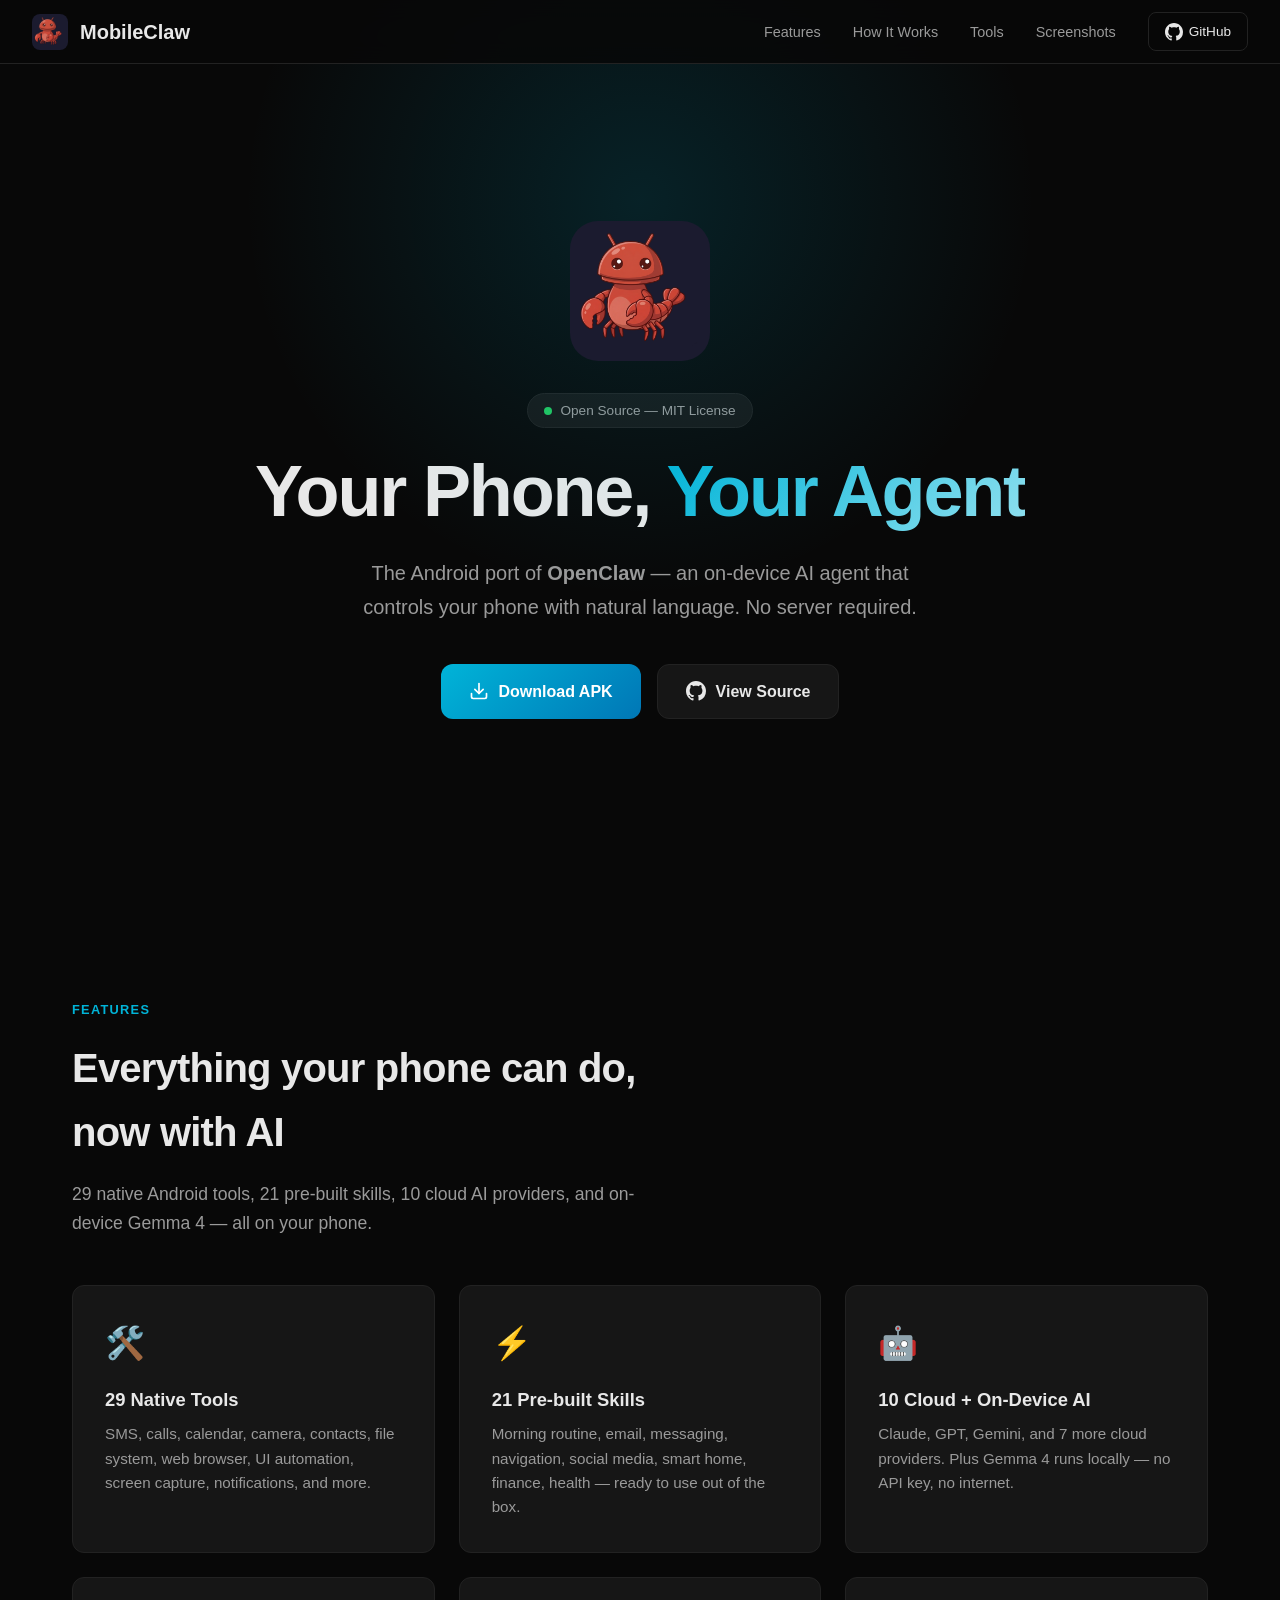
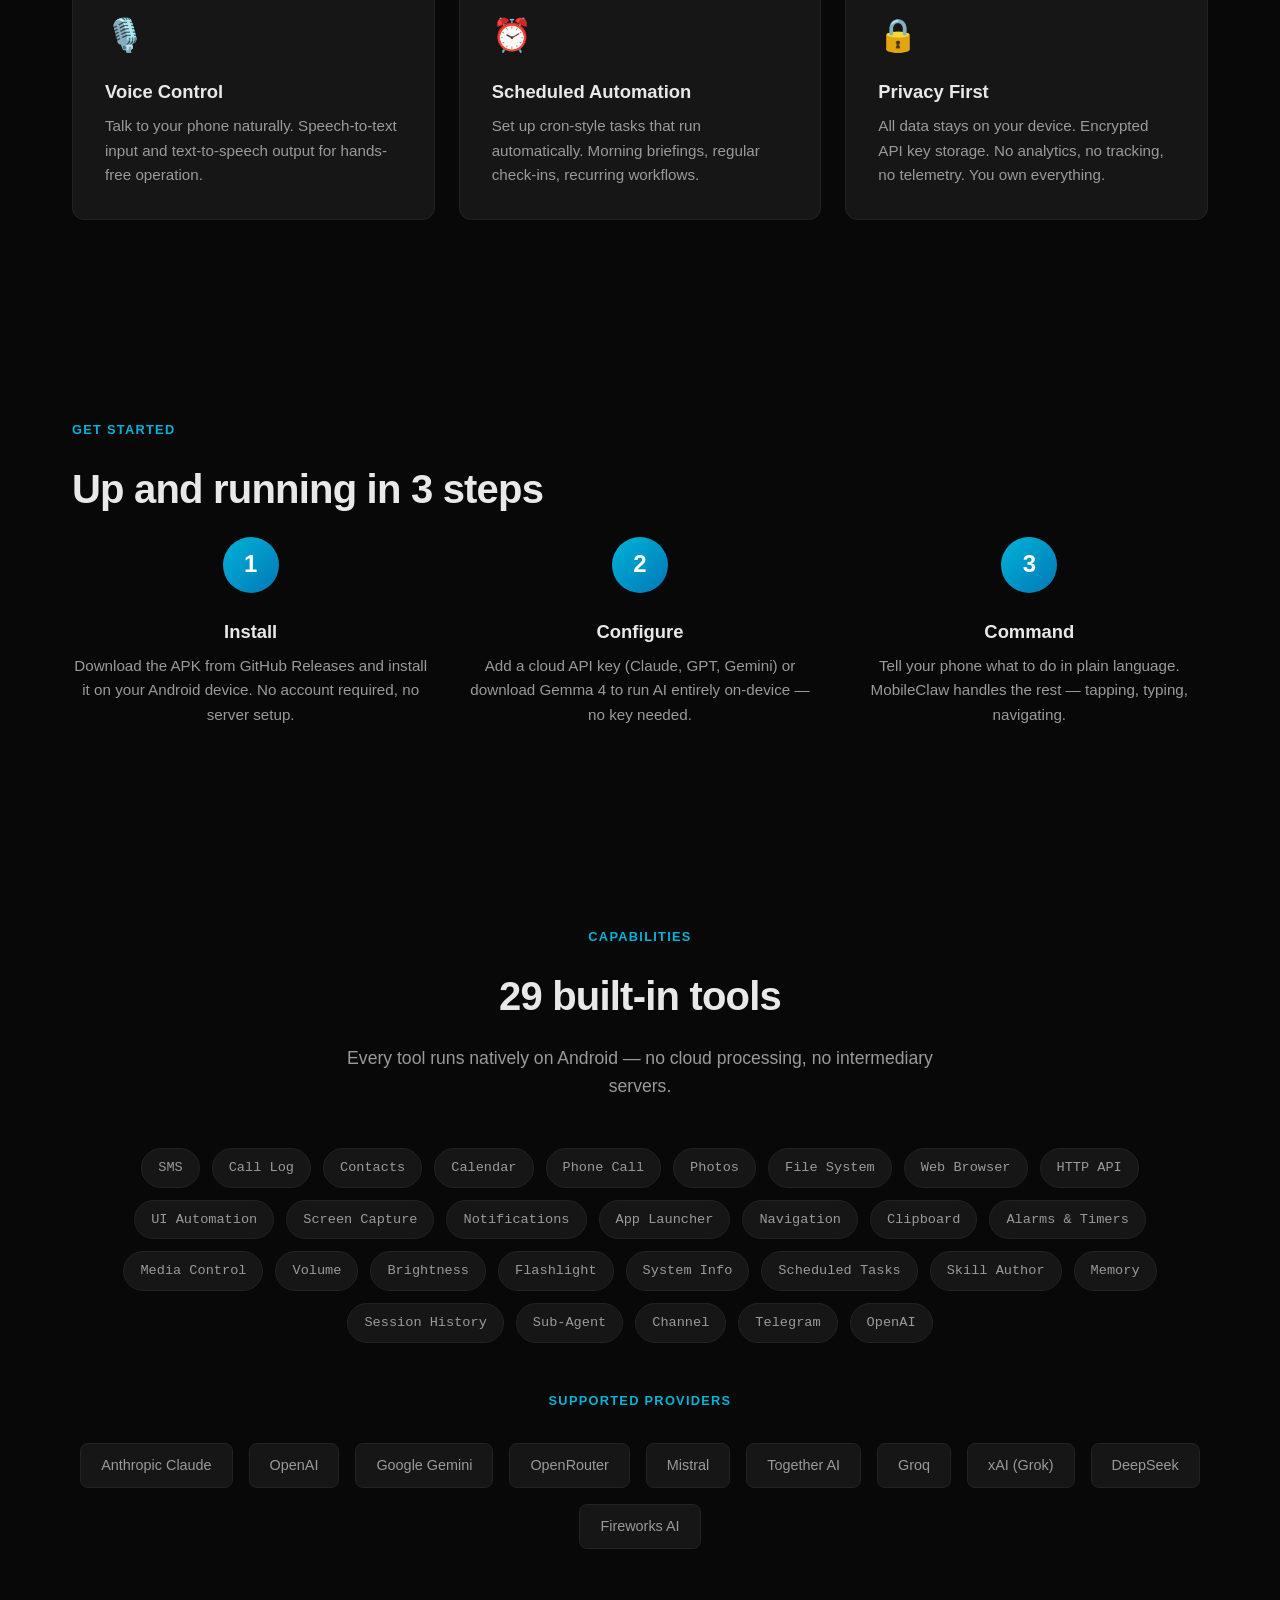
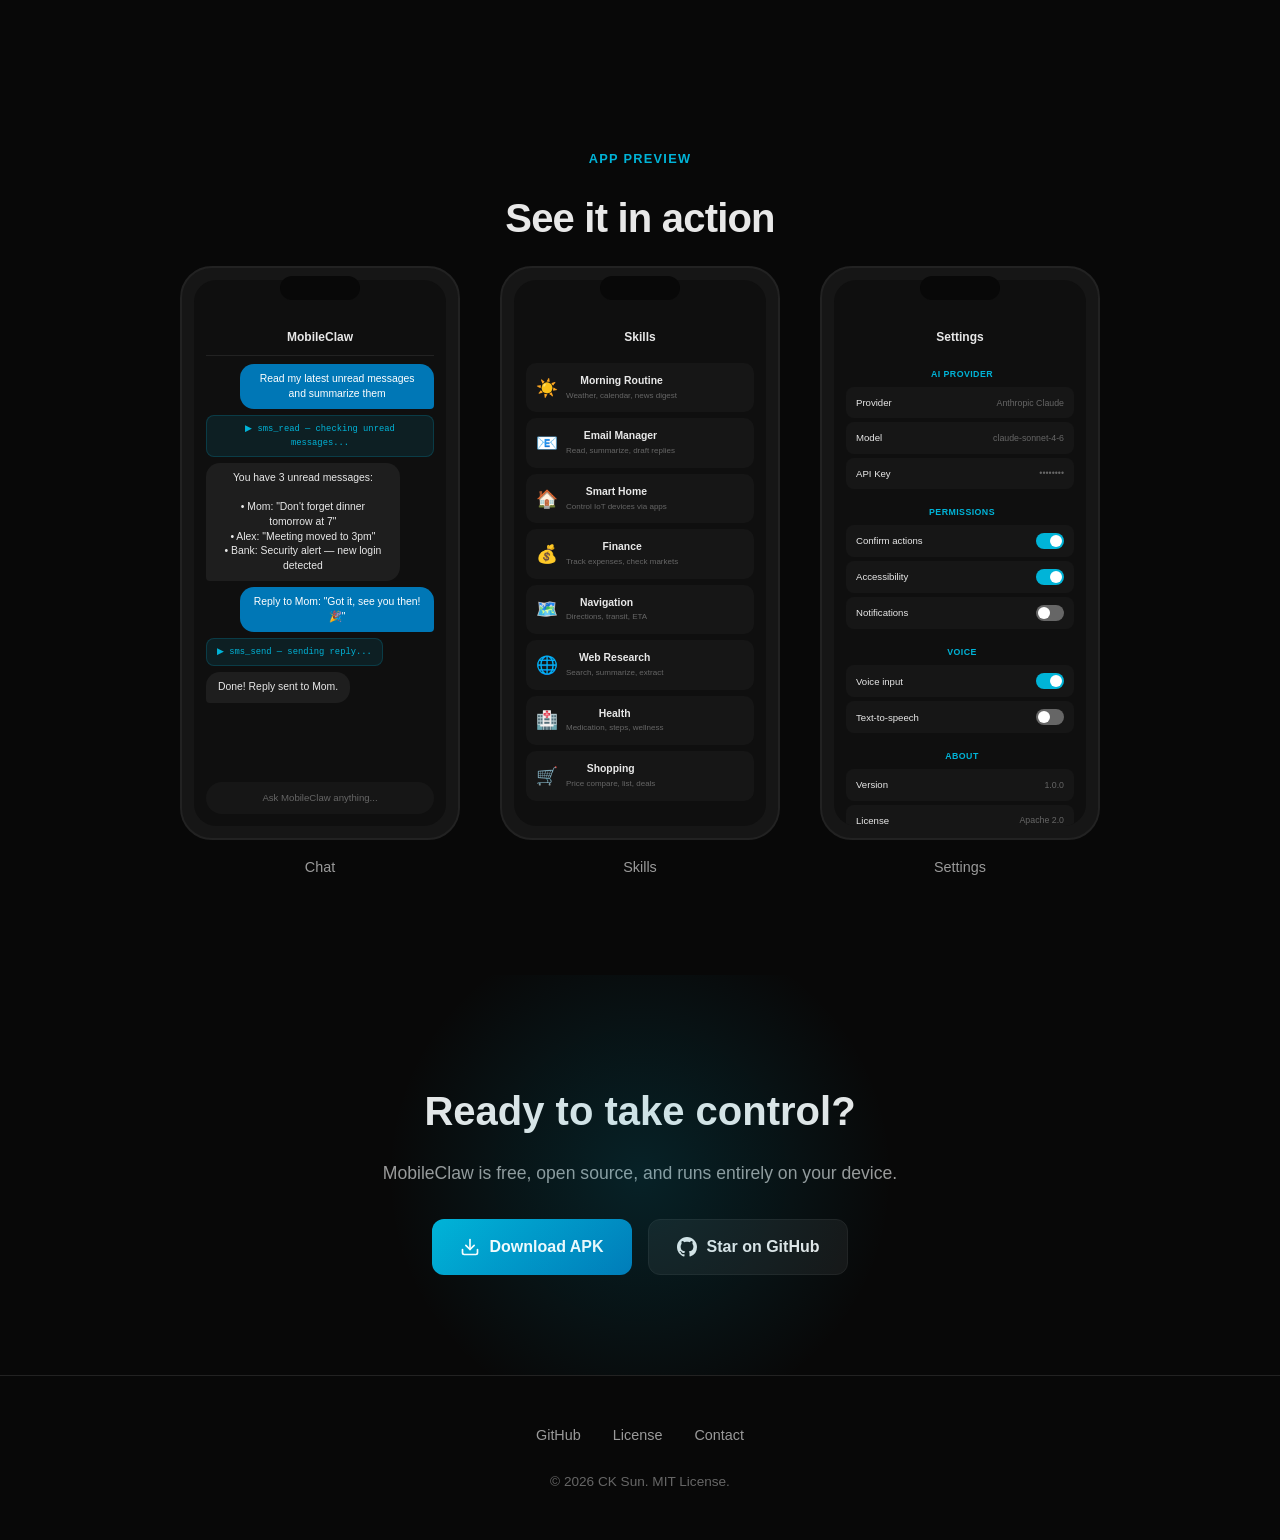
==== website/index.html @ 7c097633 "MobileClaw v1.1.0 — Android AI Agent Your phone is the agent. An open-source AI that controls your A" ====
<!doctype html>
<html lang="en">
    <head>
        <meta charset="UTF-8" />
        <meta name="viewport" content="width=device-width, initial-scale=1.0" />
        <title>MobileClaw — Android AI Agent</title>
        <meta
            name="description"
            content="MobileClaw is an Android-native AI agent that controls your phone with natural language. The mobile port of OpenClaw."
        />
        <meta
            property="og:title"
            content="MobileClaw — Your Phone, Your Agent"
        />
        <meta
            property="og:description"
            content="An Android-native AI agent that controls your phone. The mobile port of OpenClaw."
        />
        <meta property="og:type" content="website" />
        <meta property="og:url" content="https://chenkuansun.github.io/MobileClaw/" />
        <meta name="twitter:card" content="summary_large_image" />
        <link rel="icon" href="assets/ic_launcher.png" type="image/png" />
        <link rel="stylesheet" href="style.css" />
    </head>
    <body>
        <!-- Navigation -->
        <nav class="navbar">
            <a href="/" class="navbar-brand">
                <img src="assets/ic_launcher.png" alt="MobileClaw" />
                <span>MobileClaw</span>
            </a>
            <button
                class="mobile-menu-btn"
                onclick="document.querySelector('.navbar-links').classList.toggle('open')"
                aria-label="Toggle menu"
            >
                ☰
            </button>
            <ul class="navbar-links">
                <li><a href="#features">Features</a></li>
                <li><a href="#how-it-works">How It Works</a></li>
                <li><a href="#tools">Tools</a></li>
                <li><a href="#screenshots">Screenshots</a></li>
                <li>
                    <a
                        href="https://github.com/ChenKuanSun/mobileClaw"
                        target="_blank"
                        rel="noopener"
                        class="btn-github"
                    >
                        <svg
                            width="18"
                            height="18"
                            viewBox="0 0 16 16"
                            fill="currentColor"
                        >
                            <path
                                d="M8 0C3.58 0 0 3.58 0 8c0 3.54 2.29 6.53 5.47 7.59.4.07.55-.17.55-.38 0-.19-.01-.82-.01-1.49-2.01.37-2.53-.49-2.69-.94-.09-.23-.48-.94-.82-1.13-.28-.15-.68-.52-.01-.53.63-.01 1.08.58 1.23.82.72 1.21 1.87.87 2.33.66.07-.52.28-.87.51-1.07-1.78-.2-3.64-.89-3.64-3.95 0-.87.31-1.59.82-2.15-.08-.2-.36-1.02.08-2.12 0 0 .67-.21 2.2.82.64-.18 1.32-.27 2-.27.68 0 1.36.09 2 .27 1.53-1.04 2.2-.82 2.2-.82.44 1.1.16 1.92.08 2.12.51.56.82 1.27.82 2.15 0 3.07-1.87 3.75-3.65 3.95.29.25.54.73.54 1.48 0 1.07-.01 1.93-.01 2.2 0 .21.15.46.55.38A8.013 8.013 0 0016 8c0-4.42-3.58-8-8-8z"
                            />
                        </svg>
                        GitHub
                    </a>
                </li>
            </ul>
        </nav>

        <!-- Hero -->
        <section class="hero">
            <img
                src="assets/logo.png"
                alt="MobileClaw Logo"
                class="hero-logo"
            />
            <div class="hero-badge">
                <span class="dot"></span>
                Open Source — MIT License
            </div>
            <h1>Your Phone, <span class="gradient">Your Agent</span></h1>
            <p class="hero-subtitle">
                The Android port of <strong>OpenClaw</strong> — an on-device AI
                agent that controls your phone with natural language. No server
                required.
            </p>
            <div class="hero-actions">
                <a
                    href="https://github.com/ChenKuanSun/mobileClaw/releases/latest"
                    target="_blank"
                    rel="noopener"
                    class="btn-primary"
                >
                    <svg
                        width="20"
                        height="20"
                        viewBox="0 0 24 24"
                        fill="none"
                        stroke="currentColor"
                        stroke-width="2"
                        stroke-linecap="round"
                        stroke-linejoin="round"
                    >
                        <path d="M21 15v4a2 2 0 01-2 2H5a2 2 0 01-2-2v-4" />
                        <polyline points="7 10 12 15 17 10" />
                        <line x1="12" y1="15" x2="12" y2="3" />
                    </svg>
                    Download APK
                </a>
                <a
                    href="https://github.com/ChenKuanSun/mobileClaw"
                    target="_blank"
                    rel="noopener"
                    class="btn-secondary"
                >
                    <svg
                        width="20"
                        height="20"
                        viewBox="0 0 16 16"
                        fill="currentColor"
                    >
                        <path
                            d="M8 0C3.58 0 0 3.58 0 8c0 3.54 2.29 6.53 5.47 7.59.4.07.55-.17.55-.38 0-.19-.01-.82-.01-1.49-2.01.37-2.53-.49-2.69-.94-.09-.23-.48-.94-.82-1.13-.28-.15-.68-.52-.01-.53.63-.01 1.08.58 1.23.82.72 1.21 1.87.87 2.33.66.07-.52.28-.87.51-1.07-1.78-.2-3.64-.89-3.64-3.95 0-.87.31-1.59.82-2.15-.08-.2-.36-1.02.08-2.12 0 0 .67-.21 2.2.82.64-.18 1.32-.27 2-.27.68 0 1.36.09 2 .27 1.53-1.04 2.2-.82 2.2-.82.44 1.1.16 1.92.08 2.12.51.56.82 1.27.82 2.15 0 3.07-1.87 3.75-3.65 3.95.29.25.54.73.54 1.48 0 1.07-.01 1.93-.01 2.2 0 .21.15.46.55.38A8.013 8.013 0 0016 8c0-4.42-3.58-8-8-8z"
                        />
                    </svg>
                    View Source
                </a>
            </div>
        </section>

        <!-- Features -->
        <section id="features" class="section fade-in">
            <div class="section-label">Features</div>
            <h2 class="section-title">
                Everything your phone can do,<br />now with AI
            </h2>
            <p class="section-desc">
                29 native Android tools, 21 pre-built skills, 10 cloud AI
                providers, and on-device Gemma 4 — all on your phone.
            </p>

            <div class="features-grid">
                <div class="feature-card">
                    <div class="feature-icon">🛠️</div>
                    <h3>29 Native Tools</h3>
                    <p>
                        SMS, calls, calendar, camera, contacts, file system, web
                        browser, UI automation, screen capture, notifications,
                        and more.
                    </p>
                </div>
                <div class="feature-card">
                    <div class="feature-icon">⚡</div>
                    <h3>21 Pre-built Skills</h3>
                    <p>
                        Morning routine, email, messaging, navigation, social
                        media, smart home, finance, health — ready to use out of
                        the box.
                    </p>
                </div>
                <div class="feature-card">
                    <div class="feature-icon">🤖</div>
                    <h3>10 Cloud + On-Device AI</h3>
                    <p>
                        Claude, GPT, Gemini, and 7 more cloud providers.
                        Plus Gemma 4 runs locally — no API key, no internet.
                    </p>
                </div>
                <div class="feature-card">
                    <div class="feature-icon">🎙️</div>
                    <h3>Voice Control</h3>
                    <p>
                        Talk to your phone naturally. Speech-to-text input and
                        text-to-speech output for hands-free operation.
                    </p>
                </div>
                <div class="feature-card">
                    <div class="feature-icon">⏰</div>
                    <h3>Scheduled Automation</h3>
                    <p>
                        Set up cron-style tasks that run automatically. Morning
                        briefings, regular check-ins, recurring workflows.
                    </p>
                </div>
                <div class="feature-card">
                    <div class="feature-icon">🔒</div>
                    <h3>Privacy First</h3>
                    <p>
                        All data stays on your device. Encrypted API key
                        storage. No analytics, no tracking, no telemetry. You
                        own everything.
                    </p>
                </div>
            </div>
        </section>

        <!-- How It Works -->
        <section id="how-it-works" class="section fade-in">
            <div class="section-label">Get Started</div>
            <h2 class="section-title">Up and running in 3 steps</h2>

            <div class="steps">
                <div class="step">
                    <h3>Install</h3>
                    <p>
                        Download the APK from GitHub Releases and install it on
                        your Android device. No account required, no server
                        setup.
                    </p>
                </div>
                <div class="step">
                    <h3>Configure</h3>
                    <p>
                        Add a cloud API key (Claude, GPT, Gemini) or download
                        Gemma 4 to run AI entirely on-device — no key needed.
                    </p>
                </div>
                <div class="step">
                    <h3>Command</h3>
                    <p>
                        Tell your phone what to do in plain language. MobileClaw
                        handles the rest — tapping, typing, navigating.
                    </p>
                </div>
            </div>
        </section>

        <!-- Tools -->
        <section id="tools" class="section tools-section fade-in">
            <div class="section-label">Capabilities</div>
            <h2 class="section-title">29 built-in tools</h2>
            <p
                class="section-desc"
                style="margin-left: auto; margin-right: auto"
            >
                Every tool runs natively on Android — no cloud processing, no
                intermediary servers.
            </p>

            <div class="tools-grid">
                <span class="tool-tag">SMS</span>
                <span class="tool-tag">Call Log</span>
                <span class="tool-tag">Contacts</span>
                <span class="tool-tag">Calendar</span>
                <span class="tool-tag">Phone Call</span>
                <span class="tool-tag">Photos</span>
                <span class="tool-tag">File System</span>
                <span class="tool-tag">Web Browser</span>
                <span class="tool-tag">HTTP API</span>
                <span class="tool-tag">UI Automation</span>
                <span class="tool-tag">Screen Capture</span>
                <span class="tool-tag">Notifications</span>
                <span class="tool-tag">App Launcher</span>
                <span class="tool-tag">Navigation</span>
                <span class="tool-tag">Clipboard</span>
                <span class="tool-tag">Alarms & Timers</span>
                <span class="tool-tag">Media Control</span>
                <span class="tool-tag">Volume</span>
                <span class="tool-tag">Brightness</span>
                <span class="tool-tag">Flashlight</span>
                <span class="tool-tag">System Info</span>
                <span class="tool-tag">Scheduled Tasks</span>
                <span class="tool-tag">Skill Author</span>
                <span class="tool-tag">Memory</span>
                <span class="tool-tag">Session History</span>
                <span class="tool-tag">Sub-Agent</span>
                <span class="tool-tag">Channel</span>
                <span class="tool-tag">Telegram</span>
                <span class="tool-tag">OpenAI</span>
            </div>

            <div style="margin-top: 3rem">
                <div class="section-label">Supported Providers</div>
                <div class="providers-row">
                    <span class="provider-badge">Anthropic Claude</span>
                    <span class="provider-badge">OpenAI</span>
                    <span class="provider-badge">Google Gemini</span>
                    <span class="provider-badge">OpenRouter</span>
                    <span class="provider-badge">Mistral</span>
                    <span class="provider-badge">Together AI</span>
                    <span class="provider-badge">Groq</span>
                    <span class="provider-badge">xAI (Grok)</span>
                    <span class="provider-badge">DeepSeek</span>
                    <span class="provider-badge">Fireworks AI</span>
                </div>
            </div>
        </section>

        <!-- Screenshots -->
        <section id="screenshots" class="section screenshots fade-in">
            <div class="section-label">App Preview</div>
            <h2 class="section-title">See it in action</h2>

            <div class="phone-mockups">
                <!-- Chat Screen -->
                <div>
                    <div class="phone-frame">
                        <div class="phone-screen">
                            <div class="mock-chat">
                                <div class="mock-chat-header">MobileClaw</div>
                                <div class="mock-bubble user">
                                    Read my latest unread messages and summarize
                                    them
                                </div>
                                <div class="mock-tool">
                                    ▶ sms_read — checking unread messages...
                                </div>
                                <div class="mock-bubble agent">
                                    You have 3 unread messages:<br /><br />•
                                    Mom: "Don't forget dinner tomorrow at 7"<br />•
                                    Alex: "Meeting moved to 3pm"<br />• Bank:
                                    Security alert — new login detected
                                </div>
                                <div class="mock-bubble user">
                                    Reply to Mom: "Got it, see you then! 🎉"
                                </div>
                                <div class="mock-tool">
                                    ▶ sms_send — sending reply...
                                </div>
                                <div class="mock-bubble agent">
                                    Done! Reply sent to Mom.
                                </div>
                                <div class="mock-input">
                                    Ask MobileClaw anything...
                                </div>
                            </div>
                        </div>
                    </div>
                    <p class="phone-label">Chat</p>
                </div>

                <!-- Skills Screen -->
                <div>
                    <div class="phone-frame">
                        <div class="phone-screen">
                            <div class="mock-skills">
                                <div class="mock-skills-header">Skills</div>
                                <div class="mock-skill-item">
                                    <span class="mock-skill-icon">☀️</span>
                                    <div class="mock-skill-info">
                                        <h4>Morning Routine</h4>
                                        <p>Weather, calendar, news digest</p>
                                    </div>
                                </div>
                                <div class="mock-skill-item">
                                    <span class="mock-skill-icon">📧</span>
                                    <div class="mock-skill-info">
                                        <h4>Email Manager</h4>
                                        <p>Read, summarize, draft replies</p>
                                    </div>
                                </div>
                                <div class="mock-skill-item">
                                    <span class="mock-skill-icon">🏠</span>
                                    <div class="mock-skill-info">
                                        <h4>Smart Home</h4>
                                        <p>Control IoT devices via apps</p>
                                    </div>
                                </div>
                                <div class="mock-skill-item">
                                    <span class="mock-skill-icon">💰</span>
                                    <div class="mock-skill-info">
                                        <h4>Finance</h4>
                                        <p>Track expenses, check markets</p>
                                    </div>
                                </div>
                                <div class="mock-skill-item">
                                    <span class="mock-skill-icon">🗺️</span>
                                    <div class="mock-skill-info">
                                        <h4>Navigation</h4>
                                        <p>Directions, transit, ETA</p>
                                    </div>
                                </div>
                                <div class="mock-skill-item">
                                    <span class="mock-skill-icon">🌐</span>
                                    <div class="mock-skill-info">
                                        <h4>Web Research</h4>
                                        <p>Search, summarize, extract</p>
                                    </div>
                                </div>
                                <div class="mock-skill-item">
                                    <span class="mock-skill-icon">🏥</span>
                                    <div class="mock-skill-info">
                                        <h4>Health</h4>
                                        <p>Medication, steps, wellness</p>
                                    </div>
                                </div>
                                <div class="mock-skill-item">
                                    <span class="mock-skill-icon">🛒</span>
                                    <div class="mock-skill-info">
                                        <h4>Shopping</h4>
                                        <p>Price compare, list, deals</p>
                                    </div>
                                </div>
                            </div>
                        </div>
                    </div>
                    <p class="phone-label">Skills</p>
                </div>

                <!-- Settings Screen -->
                <div>
                    <div class="phone-frame">
                        <div class="phone-screen">
                            <div class="mock-settings">
                                <div class="mock-settings-header">Settings</div>
                                <div class="mock-setting-group">
                                    <div class="mock-setting-group-title">
                                        AI Provider
                                    </div>
                                    <div class="mock-setting-row">
                                        <span class="mock-setting-label"
                                            >Provider</span
                                        >
                                        <span class="mock-setting-value"
                                            >Anthropic Claude</span
                                        >
                                    </div>
                                    <div class="mock-setting-row">
                                        <span class="mock-setting-label"
                                            >Model</span
                                        >
                                        <span class="mock-setting-value"
                                            >claude-sonnet-4-6</span
                                        >
                                    </div>
                                    <div class="mock-setting-row">
                                        <span class="mock-setting-label"
                                            >API Key</span
                                        >
                                        <span class="mock-setting-value"
                                            >••••••••</span
                                        >
                                    </div>
                                </div>
                                <div class="mock-setting-group">
                                    <div class="mock-setting-group-title">
                                        Permissions
                                    </div>
                                    <div class="mock-setting-row">
                                        <span class="mock-setting-label"
                                            >Confirm actions</span
                                        >
                                        <div class="mock-toggle"></div>
                                    </div>
                                    <div class="mock-setting-row">
                                        <span class="mock-setting-label"
                                            >Accessibility</span
                                        >
                                        <div class="mock-toggle"></div>
                                    </div>
                                    <div class="mock-setting-row">
                                        <span class="mock-setting-label"
                                            >Notifications</span
                                        >
                                        <div class="mock-toggle off"></div>
                                    </div>
                                </div>
                                <div class="mock-setting-group">
                                    <div class="mock-setting-group-title">
                                        Voice
                                    </div>
                                    <div class="mock-setting-row">
                                        <span class="mock-setting-label"
                                            >Voice input</span
                                        >
                                        <div class="mock-toggle"></div>
                                    </div>
                                    <div class="mock-setting-row">
                                        <span class="mock-setting-label"
                                            >Text-to-speech</span
                                        >
                                        <div class="mock-toggle off"></div>
                                    </div>
                                </div>
                                <div class="mock-setting-group">
                                    <div class="mock-setting-group-title">
                                        About
                                    </div>
                                    <div class="mock-setting-row">
                                        <span class="mock-setting-label"
                                            >Version</span
                                        >
                                        <span class="mock-setting-value"
                                            >1.0.0</span
                                        >
                                    </div>
                                    <div class="mock-setting-row">
                                        <span class="mock-setting-label"
                                            >License</span
                                        >
                                        <span class="mock-setting-value"
                                            >Apache 2.0</span
                                        >
                                    </div>
                                </div>
                            </div>
                        </div>
                    </div>
                    <p class="phone-label">Settings</p>
                </div>
            </div>
        </section>

        <!-- CTA -->
        <section class="cta fade-in">
            <h2>Ready to take control?</h2>
            <p>
                MobileClaw is free, open source, and runs entirely on your
                device.
            </p>
            <div class="hero-actions">
                <a
                    href="https://github.com/ChenKuanSun/mobileClaw/releases/latest"
                    target="_blank"
                    rel="noopener"
                    class="btn-primary"
                >
                    <svg
                        width="20"
                        height="20"
                        viewBox="0 0 24 24"
                        fill="none"
                        stroke="currentColor"
                        stroke-width="2"
                        stroke-linecap="round"
                        stroke-linejoin="round"
                    >
                        <path d="M21 15v4a2 2 0 01-2 2H5a2 2 0 01-2-2v-4" />
                        <polyline points="7 10 12 15 17 10" />
                        <line x1="12" y1="15" x2="12" y2="3" />
                    </svg>
                    Download APK
                </a>
                <a
                    href="https://github.com/ChenKuanSun/mobileClaw"
                    target="_blank"
                    rel="noopener"
                    class="btn-secondary"
                >
                    <svg
                        width="20"
                        height="20"
                        viewBox="0 0 16 16"
                        fill="currentColor"
                    >
                        <path
                            d="M8 0C3.58 0 0 3.58 0 8c0 3.54 2.29 6.53 5.47 7.59.4.07.55-.17.55-.38 0-.19-.01-.82-.01-1.49-2.01.37-2.53-.49-2.69-.94-.09-.23-.48-.94-.82-1.13-.28-.15-.68-.52-.01-.53.63-.01 1.08.58 1.23.82.72 1.21 1.87.87 2.33.66.07-.52.28-.87.51-1.07-1.78-.2-3.64-.89-3.64-3.95 0-.87.31-1.59.82-2.15-.08-.2-.36-1.02.08-2.12 0 0 .67-.21 2.2.82.64-.18 1.32-.27 2-.27.68 0 1.36.09 2 .27 1.53-1.04 2.2-.82 2.2-.82.44 1.1.16 1.92.08 2.12.51.56.82 1.27.82 2.15 0 3.07-1.87 3.75-3.65 3.95.29.25.54.73.54 1.48 0 1.07-.01 1.93-.01 2.2 0 .21.15.46.55.38A8.013 8.013 0 0016 8c0-4.42-3.58-8-8-8z"
                        />
                    </svg>
                    Star on GitHub
                </a>
            </div>
        </section>

        <!-- Footer -->
        <footer class="footer">
            <div class="footer-links">
                <a
                    href="https://github.com/ChenKuanSun/mobileClaw"
                    target="_blank"
                    rel="noopener"
                    >GitHub</a
                >
                <a
                    href="https://github.com/ChenKuanSun/mobileClaw/blob/main/LICENSE"
                    target="_blank"
                    rel="noopener"
                    >License</a
                >
                <a href="mailto:cksun@affiora.ai">Contact</a>
            </div>
            <p class="footer-copy">
                &copy; 2026 CK Sun. MIT License.
            </p>
        </footer>

        <!-- Scroll animations -->
        <script>
            const observer = new IntersectionObserver(
                (entries) => {
                    entries.forEach((entry) => {
                        if (entry.isIntersecting) {
                            entry.target.classList.add("visible");
                        }
                    });
                },
                { threshold: 0.1 },
            );

            document
                .querySelectorAll(".fade-in")
                .forEach((el) => observer.observe(el));
        </script>
    </body>
</html>
---- website/style.css ----
/* MobileClaw Website — Dark theme matching OpenClaw aesthetic */

:root {
    --bg-primary: #080808;
    --bg-secondary: #111111;
    --bg-card: #161616;
    --bg-card-hover: #1e1e1e;
    --text-primary: #e8e8e8;
    --text-secondary: #9a9a9a;
    --text-muted: #666666;
    --accent: #00b4d8;
    --accent-dark: #0077b6;
    --accent-glow: rgba(0, 180, 216, 0.15);
    --border: #222222;
    --radius: 12px;
    --radius-sm: 8px;
    --font:
        -apple-system, BlinkMacSystemFont, "Inter", "Segoe UI", Roboto,
        sans-serif;
    --font-mono:
        "SF Mono", "Fira Code", "Cascadia Code", "JetBrains Mono", monospace;
}

* {
    margin: 0;
    padding: 0;
    box-sizing: border-box;
}

html {
    scroll-behavior: smooth;
    font-size: 16px;
}

body {
    font-family: var(--font);
    background: var(--bg-primary);
    color: var(--text-primary);
    line-height: 1.6;
    -webkit-font-smoothing: antialiased;
}

a {
    color: var(--accent);
    text-decoration: none;
    transition: color 0.2s;
}
a:hover {
    color: #33ccee;
}

/* ─── Navigation ─── */

.navbar {
    position: fixed;
    top: 0;
    left: 0;
    right: 0;
    z-index: 100;
    background: rgba(8, 8, 8, 0.85);
    backdrop-filter: blur(12px);
    -webkit-backdrop-filter: blur(12px);
    border-bottom: 1px solid var(--border);
    padding: 0 2rem;
    height: 64px;
    display: flex;
    align-items: center;
    justify-content: space-between;
}

.navbar-brand {
    display: flex;
    align-items: center;
    gap: 12px;
    font-size: 1.25rem;
    font-weight: 700;
    color: var(--text-primary);
}

.navbar-brand img {
    width: 36px;
    height: 36px;
    border-radius: 8px;
}

.navbar-links {
    display: flex;
    align-items: center;
    gap: 2rem;
    list-style: none;
}

.navbar-links a {
    color: var(--text-secondary);
    font-size: 0.9rem;
    font-weight: 500;
    transition: color 0.2s;
}
.navbar-links a:hover {
    color: var(--text-primary);
}

.navbar-links .btn-github {
    display: flex;
    align-items: center;
    gap: 6px;
    padding: 8px 16px;
    border: 1px solid var(--border);
    border-radius: var(--radius-sm);
    color: var(--text-primary);
    font-size: 0.85rem;
    transition:
        border-color 0.2s,
        background 0.2s;
}
.navbar-links .btn-github:hover {
    border-color: var(--text-muted);
    background: var(--bg-card);
}

.mobile-menu-btn {
    display: none;
    background: none;
    border: none;
    color: var(--text-primary);
    font-size: 1.5rem;
    cursor: pointer;
}

/* ─── Hero ─── */

.hero {
    min-height: 100vh;
    display: flex;
    flex-direction: column;
    align-items: center;
    justify-content: center;
    text-align: center;
    padding: 120px 2rem 80px;
    position: relative;
    overflow: hidden;
}

.hero::before {
    content: "";
    position: absolute;
    top: -200px;
    left: 50%;
    transform: translateX(-50%);
    width: 800px;
    height: 800px;
    background: radial-gradient(circle, var(--accent-glow) 0%, transparent 70%);
    pointer-events: none;
}

.hero-logo {
    width: 140px;
    height: 140px;
    border-radius: 28px;
    margin-bottom: 2rem;
    position: relative;
    animation: float 6s ease-in-out infinite;
}

@keyframes float {
    0%,
    100% {
        transform: translateY(0);
    }
    50% {
        transform: translateY(-12px);
    }
}

.hero-badge {
    display: inline-flex;
    align-items: center;
    gap: 8px;
    padding: 6px 16px;
    background: var(--bg-card);
    border: 1px solid var(--border);
    border-radius: 999px;
    font-size: 0.85rem;
    color: var(--text-secondary);
    margin-bottom: 1.5rem;
}

.hero-badge .dot {
    width: 8px;
    height: 8px;
    border-radius: 50%;
    background: #22c55e;
    animation: pulse 2s ease-in-out infinite;
}

@keyframes pulse {
    0%,
    100% {
        opacity: 1;
    }
    50% {
        opacity: 0.4;
    }
}

.hero h1 {
    font-size: clamp(2.5rem, 6vw, 4.5rem);
    font-weight: 800;
    line-height: 1.1;
    margin-bottom: 1.5rem;
    letter-spacing: -0.03em;
}

.hero h1 .gradient {
    background: linear-gradient(135deg, var(--accent), #90e0ef);
    -webkit-background-clip: text;
    -webkit-text-fill-color: transparent;
    background-clip: text;
}

.hero-subtitle {
    font-size: 1.25rem;
    color: var(--text-secondary);
    max-width: 600px;
    margin-bottom: 2.5rem;
    line-height: 1.7;
}

.hero-actions {
    display: flex;
    gap: 1rem;
    flex-wrap: wrap;
    justify-content: center;
}

.btn-primary {
    display: inline-flex;
    align-items: center;
    gap: 10px;
    padding: 14px 28px;
    background: linear-gradient(135deg, var(--accent), var(--accent-dark));
    color: #fff;
    font-size: 1rem;
    font-weight: 600;
    border-radius: var(--radius);
    border: none;
    cursor: pointer;
    transition:
        transform 0.2s,
        box-shadow 0.2s;
}
.btn-primary:hover {
    transform: translateY(-2px);
    box-shadow: 0 8px 24px rgba(0, 180, 216, 0.3);
    color: #fff;
}

.btn-secondary {
    display: inline-flex;
    align-items: center;
    gap: 10px;
    padding: 14px 28px;
    background: var(--bg-card);
    color: var(--text-primary);
    font-size: 1rem;
    font-weight: 600;
    border-radius: var(--radius);
    border: 1px solid var(--border);
    cursor: pointer;
    transition:
        border-color 0.2s,
        background 0.2s;
}
.btn-secondary:hover {
    border-color: var(--text-muted);
    background: var(--bg-card-hover);
}

/* ─── Section common ─── */

.section {
    padding: 100px 2rem;
    max-width: 1200px;
    margin: 0 auto;
}

.section-label {
    font-size: 0.8rem;
    font-weight: 700;
    text-transform: uppercase;
    letter-spacing: 0.1em;
    color: var(--accent);
    margin-bottom: 1rem;
}

.section-title {
    font-size: clamp(1.75rem, 4vw, 2.5rem);
    font-weight: 700;
    margin-bottom: 1rem;
    letter-spacing: -0.02em;
}

.section-desc {
    font-size: 1.1rem;
    color: var(--text-secondary);
    max-width: 600px;
    margin-bottom: 3rem;
}

/* ─── Features ─── */

.features-grid {
    display: grid;
    grid-template-columns: repeat(3, 1fr);
    gap: 1.5rem;
}

.feature-card {
    background: var(--bg-card);
    border: 1px solid var(--border);
    border-radius: var(--radius);
    padding: 2rem;
    transition:
        border-color 0.3s,
        transform 0.3s;
}
.feature-card:hover {
    border-color: var(--accent);
    transform: translateY(-4px);
}

.feature-icon {
    font-size: 2rem;
    margin-bottom: 1rem;
}

.feature-card h3 {
    font-size: 1.15rem;
    font-weight: 600;
    margin-bottom: 0.5rem;
}

.feature-card p {
    font-size: 0.95rem;
    color: var(--text-secondary);
    line-height: 1.6;
}

/* ─── How It Works ─── */

.steps {
    display: grid;
    grid-template-columns: repeat(3, 1fr);
    gap: 2rem;
    counter-reset: step;
}

.step {
    text-align: center;
    counter-increment: step;
    position: relative;
}

.step::before {
    content: counter(step);
    display: flex;
    align-items: center;
    justify-content: center;
    width: 56px;
    height: 56px;
    margin: 0 auto 1.5rem;
    background: linear-gradient(135deg, var(--accent), var(--accent-dark));
    color: #fff;
    font-size: 1.5rem;
    font-weight: 700;
    border-radius: 50%;
}

.step h3 {
    font-size: 1.15rem;
    font-weight: 600;
    margin-bottom: 0.5rem;
}

.step p {
    font-size: 0.95rem;
    color: var(--text-secondary);
}

/* ─── Screenshots / Phone Mockup ─── */

.screenshots {
    text-align: center;
}

.phone-mockups {
    display: flex;
    justify-content: center;
    gap: 2.5rem;
    flex-wrap: wrap;
    margin-top: 1rem;
}

.phone-frame {
    width: 280px;
    background: var(--bg-card);
    border: 2px solid var(--border);
    border-radius: 32px;
    padding: 12px;
    position: relative;
}

.phone-frame::before {
    content: "";
    position: absolute;
    top: 8px;
    left: 50%;
    transform: translateX(-50%);
    width: 80px;
    height: 24px;
    background: var(--bg-primary);
    border-radius: 12px;
    z-index: 2;
}

.phone-screen {
    background: #0f0f0f;
    border-radius: 22px;
    overflow: hidden;
    aspect-ratio: 9/19.5;
    display: flex;
    flex-direction: column;
}

/* Mockup chat screen */
.mock-chat {
    flex: 1;
    display: flex;
    flex-direction: column;
    padding: 40px 12px 12px;
}

.mock-chat-header {
    text-align: center;
    padding: 8px;
    font-size: 0.75rem;
    font-weight: 600;
    color: var(--text-primary);
    border-bottom: 1px solid var(--border);
    margin-bottom: 8px;
}

.mock-bubble {
    max-width: 85%;
    padding: 8px 12px;
    border-radius: 14px;
    font-size: 0.65rem;
    line-height: 1.4;
    margin-bottom: 6px;
}

.mock-bubble.user {
    align-self: flex-end;
    background: var(--accent-dark);
    color: #fff;
    border-bottom-right-radius: 4px;
}

.mock-bubble.agent {
    align-self: flex-start;
    background: var(--bg-card-hover);
    color: var(--text-primary);
    border-bottom-left-radius: 4px;
}

.mock-tool {
    align-self: flex-start;
    padding: 6px 10px;
    border-radius: 8px;
    font-size: 0.55rem;
    font-family: var(--font-mono);
    background: rgba(0, 180, 216, 0.1);
    border: 1px solid rgba(0, 180, 216, 0.2);
    color: var(--accent);
    margin-bottom: 6px;
}

.mock-input {
    margin-top: auto;
    padding: 8px 12px;
    background: var(--bg-card);
    border-radius: 20px;
    font-size: 0.6rem;
    color: var(--text-muted);
}

/* Mockup skills screen */
.mock-skills {
    flex: 1;
    display: flex;
    flex-direction: column;
    padding: 40px 12px 12px;
}

.mock-skills-header {
    text-align: center;
    padding: 8px;
    font-size: 0.75rem;
    font-weight: 600;
    color: var(--text-primary);
    margin-bottom: 8px;
}

.mock-skill-item {
    display: flex;
    align-items: center;
    gap: 8px;
    padding: 10px;
    background: var(--bg-card);
    border-radius: 10px;
    margin-bottom: 6px;
}

.mock-skill-icon {
    font-size: 1.1rem;
}

.mock-skill-info h4 {
    font-size: 0.65rem;
    font-weight: 600;
    color: var(--text-primary);
}

.mock-skill-info p {
    font-size: 0.5rem;
    color: var(--text-muted);
}

/* Mockup settings screen */
.mock-settings {
    flex: 1;
    display: flex;
    flex-direction: column;
    padding: 40px 12px 12px;
}

.mock-settings-header {
    text-align: center;
    padding: 8px;
    font-size: 0.75rem;
    font-weight: 600;
    color: var(--text-primary);
    margin-bottom: 12px;
}

.mock-setting-group {
    margin-bottom: 12px;
}

.mock-setting-group-title {
    font-size: 0.55rem;
    font-weight: 700;
    text-transform: uppercase;
    letter-spacing: 0.05em;
    color: var(--accent);
    margin-bottom: 6px;
    padding-left: 4px;
}

.mock-setting-row {
    display: flex;
    align-items: center;
    justify-content: space-between;
    padding: 8px 10px;
    background: var(--bg-card);
    border-radius: 8px;
    margin-bottom: 4px;
}

.mock-setting-label {
    font-size: 0.6rem;
    color: var(--text-primary);
}

.mock-toggle {
    width: 28px;
    height: 16px;
    background: var(--accent);
    border-radius: 8px;
    position: relative;
}

.mock-toggle::after {
    content: "";
    position: absolute;
    right: 2px;
    top: 2px;
    width: 12px;
    height: 12px;
    background: #fff;
    border-radius: 50%;
}

.mock-toggle.off {
    background: var(--text-muted);
}
.mock-toggle.off::after {
    right: auto;
    left: 2px;
}

.mock-setting-value {
    font-size: 0.55rem;
    color: var(--text-muted);
}

.phone-label {
    text-align: center;
    margin-top: 1rem;
    font-size: 0.9rem;
    color: var(--text-secondary);
    font-weight: 500;
}

/* ─── Providers ─── */

.providers-row {
    display: flex;
    flex-wrap: wrap;
    justify-content: center;
    gap: 1rem;
    margin-top: 2rem;
}

.provider-badge {
    padding: 10px 20px;
    background: var(--bg-card);
    border: 1px solid var(--border);
    border-radius: var(--radius-sm);
    font-size: 0.9rem;
    color: var(--text-secondary);
    font-weight: 500;
    transition: border-color 0.2s;
}
.provider-badge:hover {
    border-color: var(--accent);
}

/* ─── Tools list ─── */

.tools-section {
    text-align: center;
}

.tools-grid {
    display: flex;
    flex-wrap: wrap;
    justify-content: center;
    gap: 0.75rem;
    margin-top: 1rem;
}

.tool-tag {
    padding: 8px 16px;
    background: var(--bg-card);
    border: 1px solid var(--border);
    border-radius: 999px;
    font-size: 0.85rem;
    color: var(--text-secondary);
    font-family: var(--font-mono);
    transition:
        border-color 0.2s,
        color 0.2s;
}
.tool-tag:hover {
    border-color: var(--accent);
    color: var(--accent);
}

/* ─── CTA ─── */

.cta {
    text-align: center;
    padding: 100px 2rem;
    position: relative;
}

.cta::before {
    content: "";
    position: absolute;
    bottom: 0;
    left: 50%;
    transform: translateX(-50%);
    width: 600px;
    height: 400px;
    background: radial-gradient(circle, var(--accent-glow) 0%, transparent 70%);
    pointer-events: none;
}

.cta h2 {
    font-size: clamp(1.75rem, 4vw, 2.5rem);
    font-weight: 700;
    margin-bottom: 1rem;
}

.cta p {
    font-size: 1.1rem;
    color: var(--text-secondary);
    margin-bottom: 2rem;
}

/* ─── Footer ─── */

.footer {
    border-top: 1px solid var(--border);
    padding: 3rem 2rem;
    text-align: center;
}

.footer-links {
    display: flex;
    justify-content: center;
    gap: 2rem;
    margin-bottom: 1.5rem;
    flex-wrap: wrap;
}

.footer-links a {
    color: var(--text-secondary);
    font-size: 0.9rem;
}
.footer-links a:hover {
    color: var(--text-primary);
}

.footer-copy {
    font-size: 0.85rem;
    color: var(--text-muted);
}

/* ─── Legal pages ─── */

.legal-page {
    max-width: 800px;
    margin: 0 auto;
    padding: 120px 2rem 80px;
}

.legal-page h1 {
    font-size: 2.5rem;
    font-weight: 700;
    margin-bottom: 0.5rem;
}

.legal-page .last-updated {
    color: var(--text-muted);
    font-size: 0.9rem;
    margin-bottom: 3rem;
}

.legal-page h2 {
    font-size: 1.4rem;
    font-weight: 600;
    margin-top: 2.5rem;
    margin-bottom: 1rem;
    color: var(--text-primary);
}

.legal-page p,
.legal-page li {
    font-size: 1rem;
    color: var(--text-secondary);
    line-height: 1.8;
    margin-bottom: 1rem;
}

.legal-page ul {
    padding-left: 1.5rem;
    margin-bottom: 1rem;
}

.legal-page li {
    margin-bottom: 0.5rem;
}

.legal-page strong {
    color: var(--text-primary);
}

/* ─── Responsive ─── */

@media (max-width: 900px) {
    .features-grid {
        grid-template-columns: repeat(2, 1fr);
    }
    .steps {
        grid-template-columns: 1fr;
        gap: 3rem;
    }
    .phone-mockups {
        gap: 1.5rem;
    }
    .phone-frame {
        width: 240px;
    }
}

@media (max-width: 640px) {
    .navbar-links {
        display: none;
    }
    .navbar-links.open {
        display: flex;
        flex-direction: column;
        position: absolute;
        top: 64px;
        left: 0;
        right: 0;
        background: var(--bg-primary);
        border-bottom: 1px solid var(--border);
        padding: 1rem 2rem;
        gap: 1rem;
    }
    .mobile-menu-btn {
        display: block;
    }
    .features-grid {
        grid-template-columns: 1fr;
    }
    .hero-actions {
        flex-direction: column;
        align-items: center;
    }
    .phone-mockups {
        flex-direction: column;
        align-items: center;
    }
    .phone-frame {
        width: 260px;
    }
    .section {
        padding: 60px 1.5rem;
    }
}

/* ─── Animations ─── */

.fade-in {
    opacity: 0;
    transform: translateY(20px);
    transition:
        opacity 0.6s ease,
        transform 0.6s ease;
}

.fade-in.visible {
    opacity: 1;
    transform: translateY(0);
}
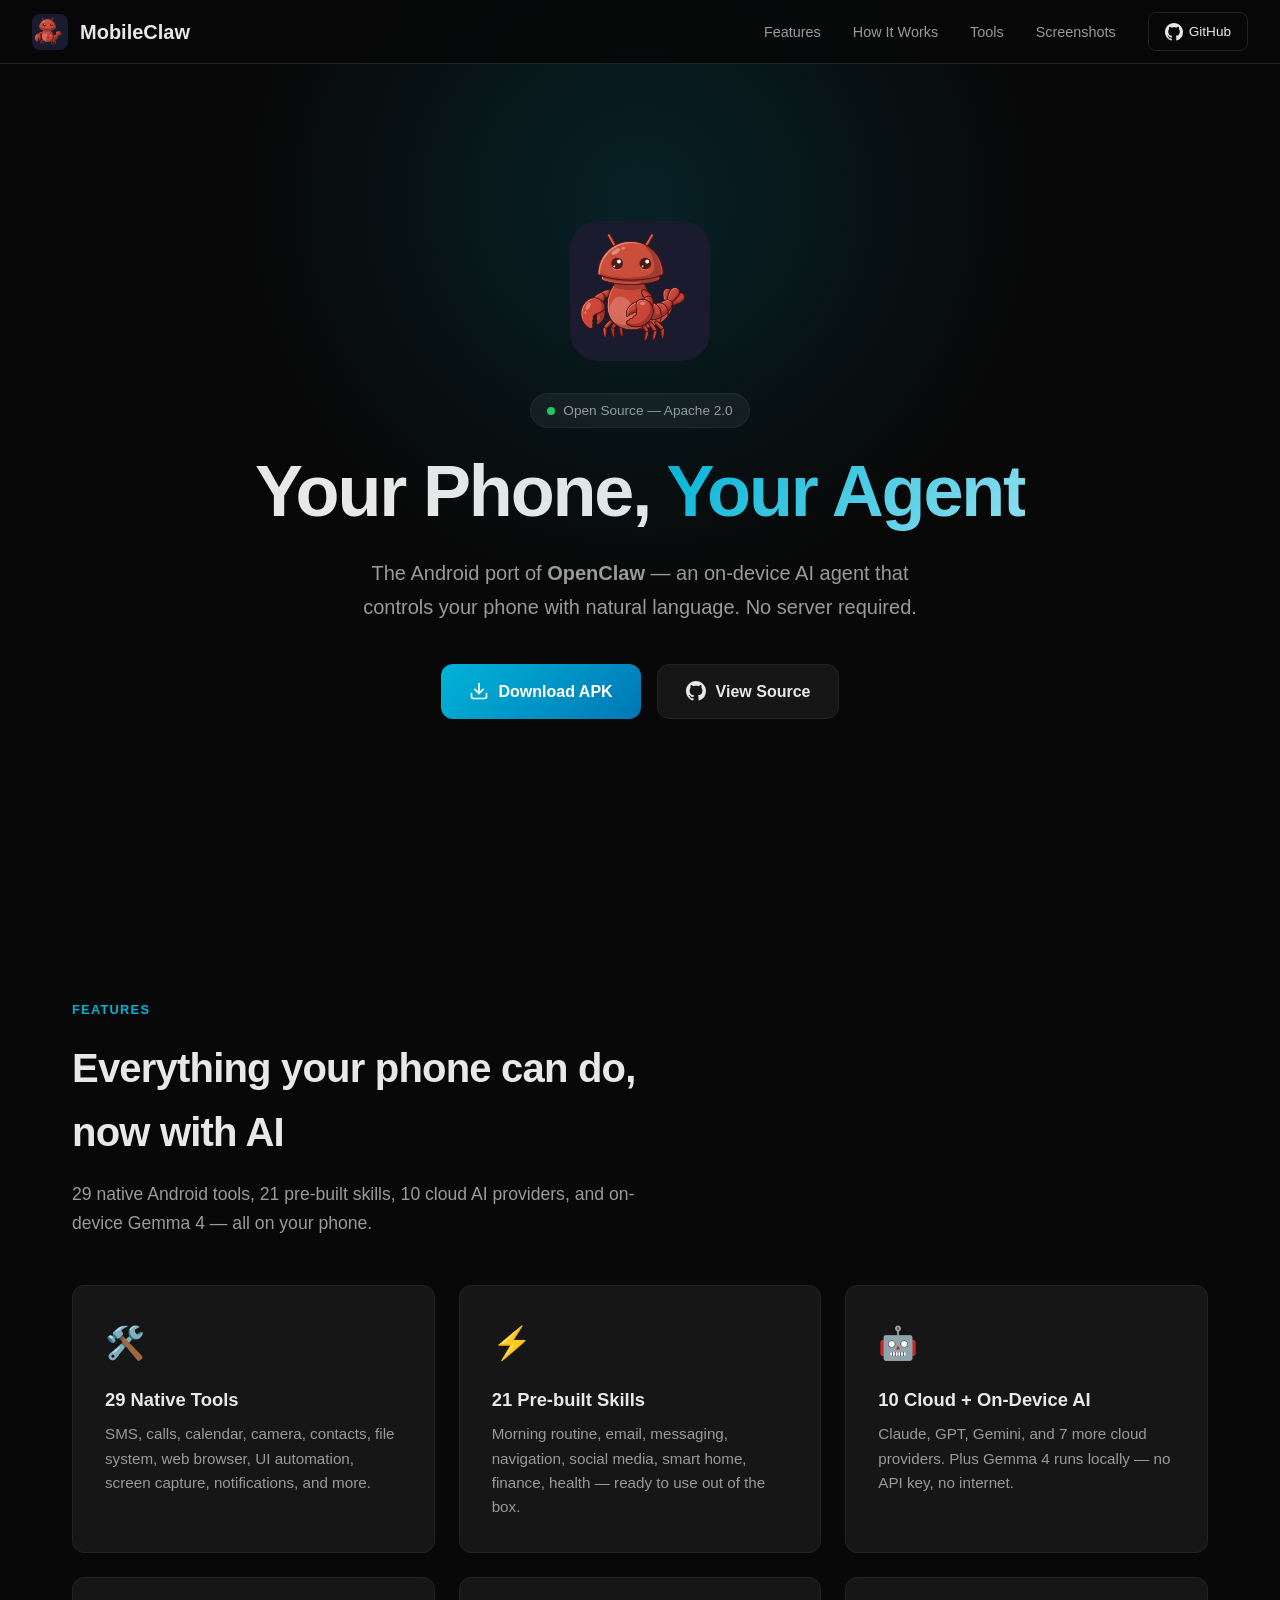
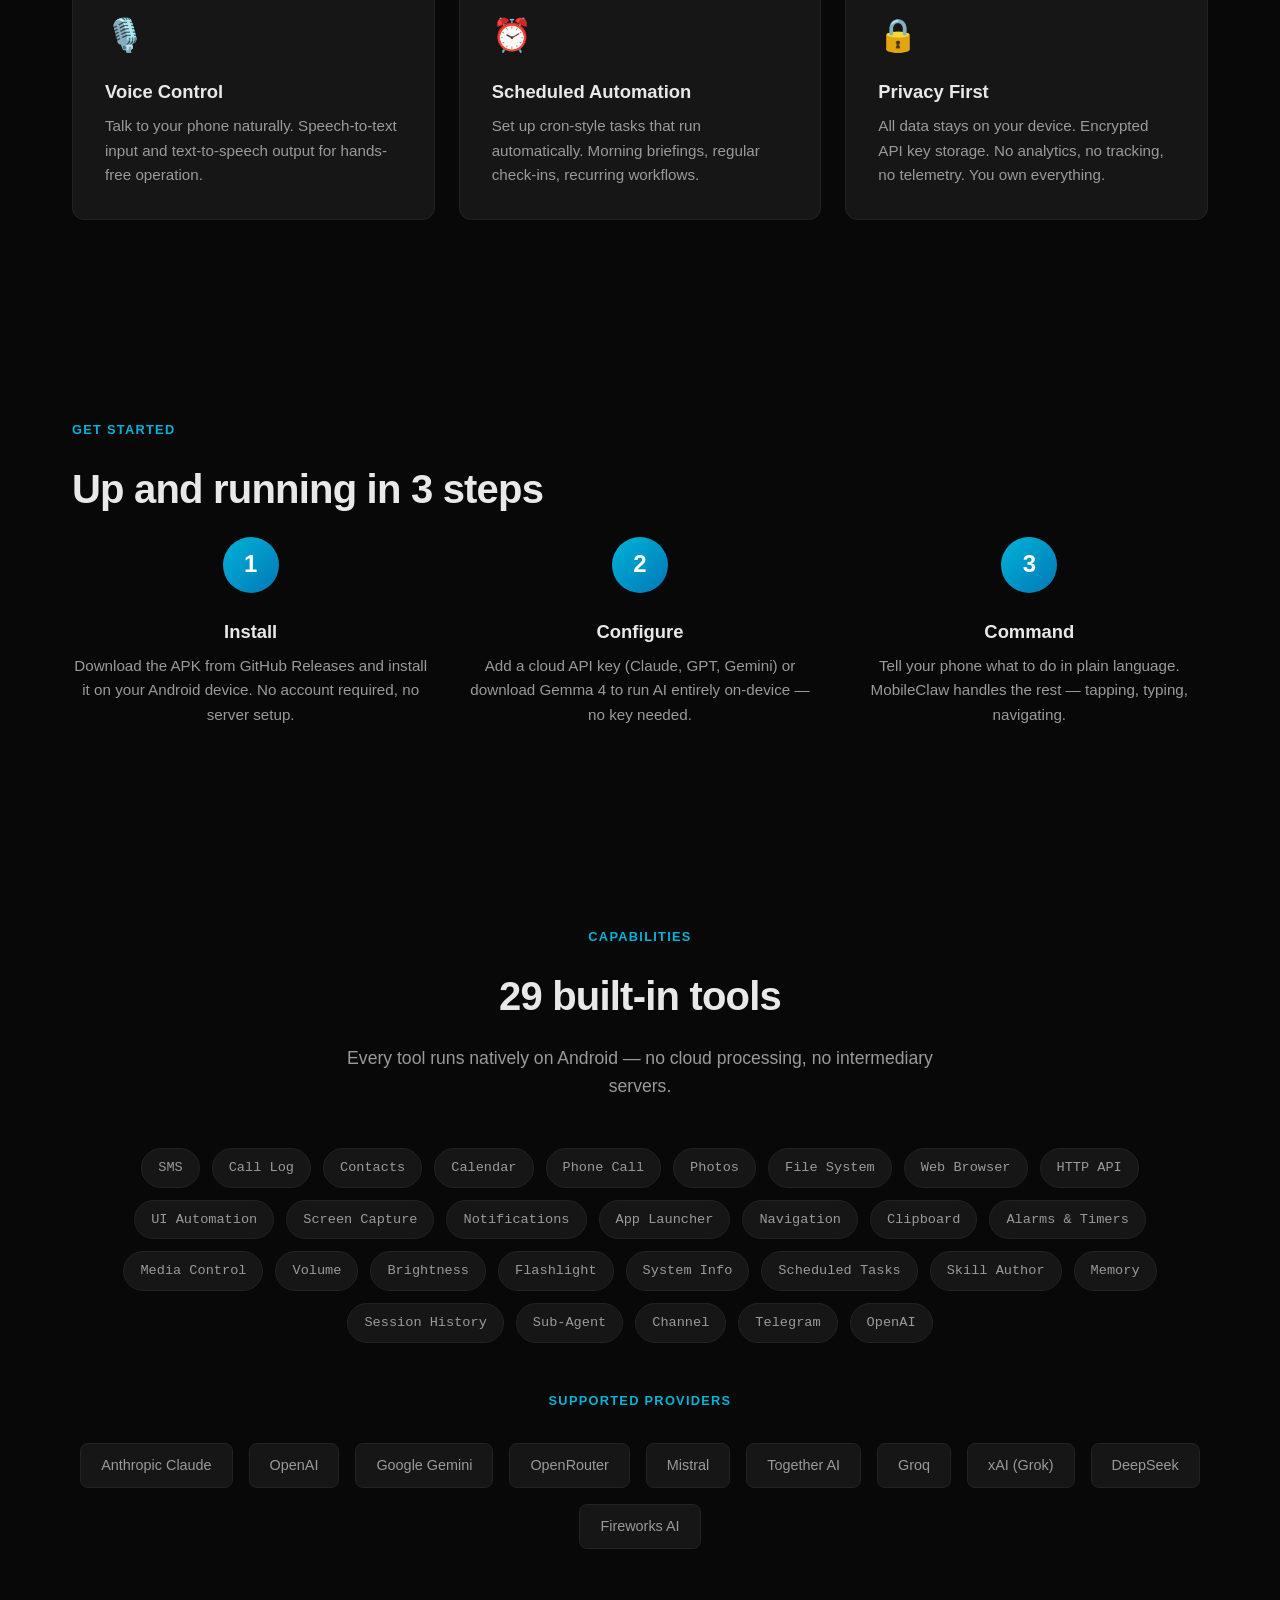
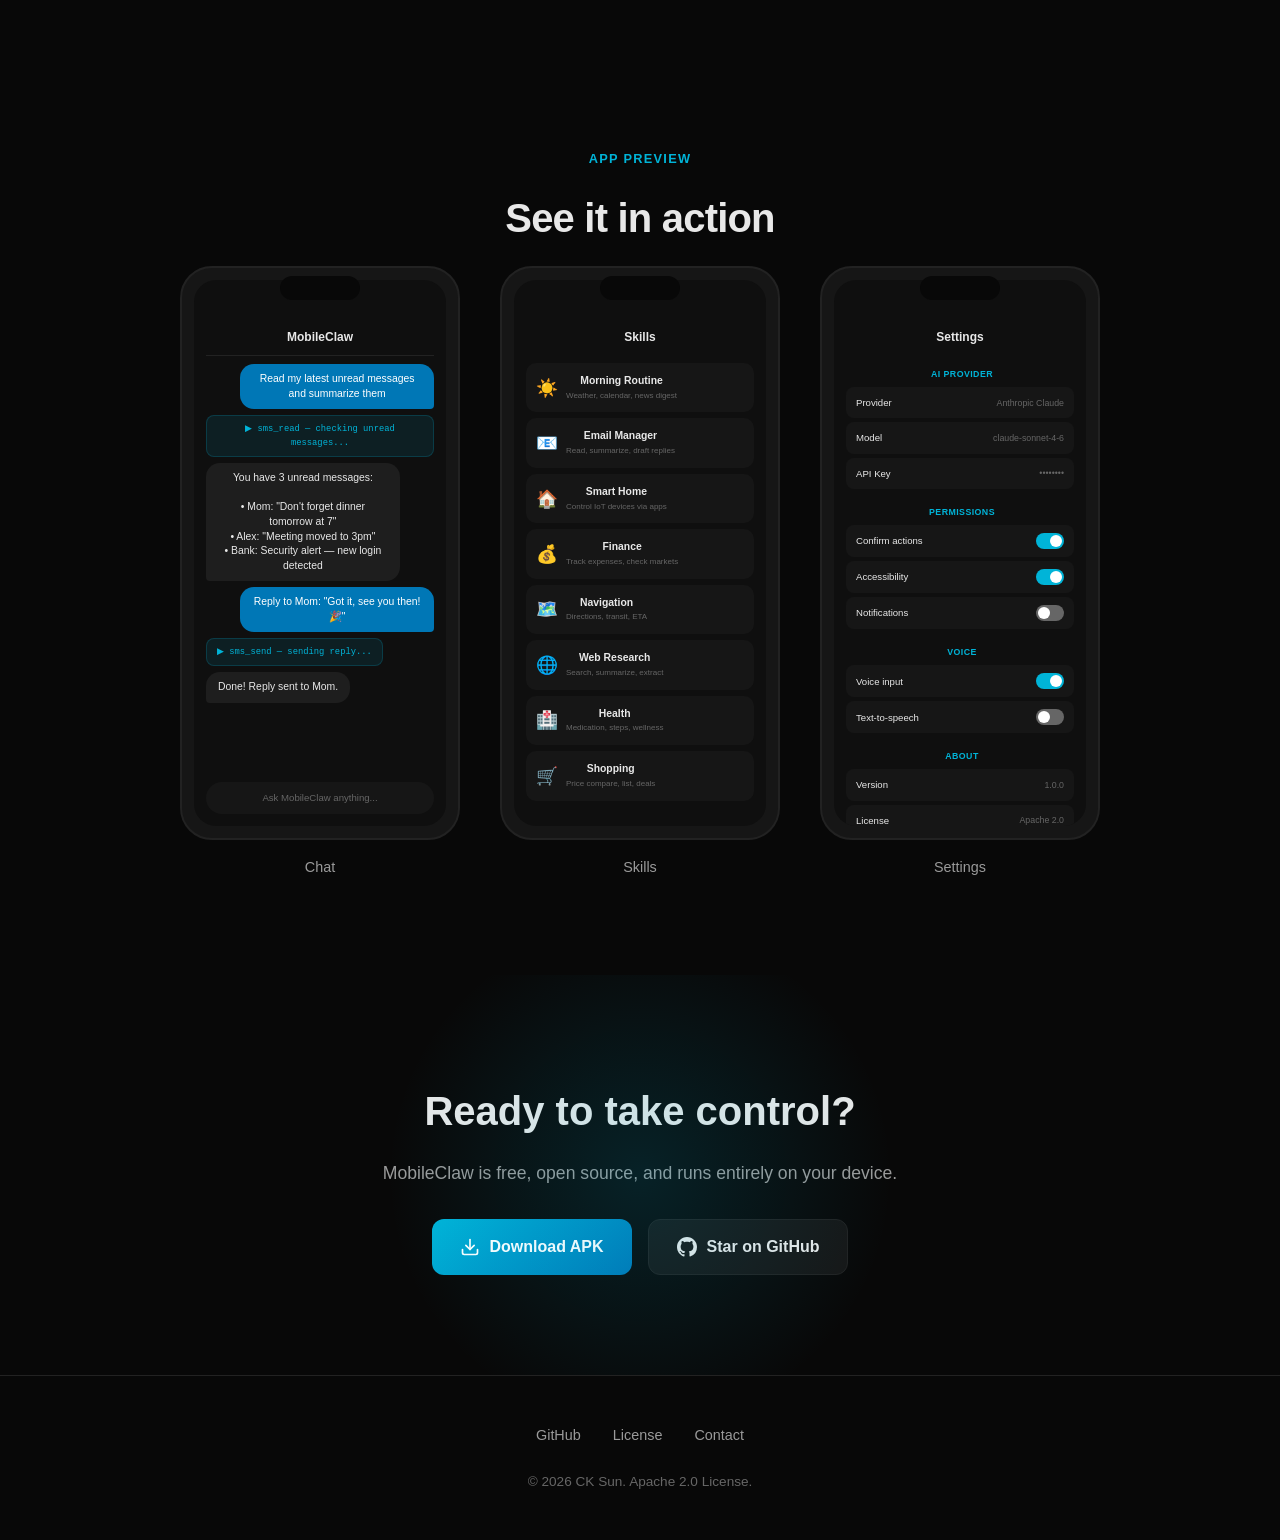
==== commit 46c2b676: "MobileClaw v1.1.0 — Android AI Agent Your phone is the agent. An open-source AI that controls your A" ====
--- a/website/index.html
+++ b/website/index.html
@@ -73,7 +73,7 @@
             />
             <div class="hero-badge">
                 <span class="dot"></span>
-                Open Source — MIT License
+                Open Source — Apache 2.0
             </div>
             <h1>Your Phone, <span class="gradient">Your Agent</span></h1>
             <p class="hero-subtitle">
@@ -567,7 +567,7 @@
                 <a href="mailto:cksun@affiora.ai">Contact</a>
             </div>
             <p class="footer-copy">
-                &copy; 2026 CK Sun. MIT License.
+                &copy; 2026 CK Sun. Apache 2.0 License.
             </p>
         </footer>
 
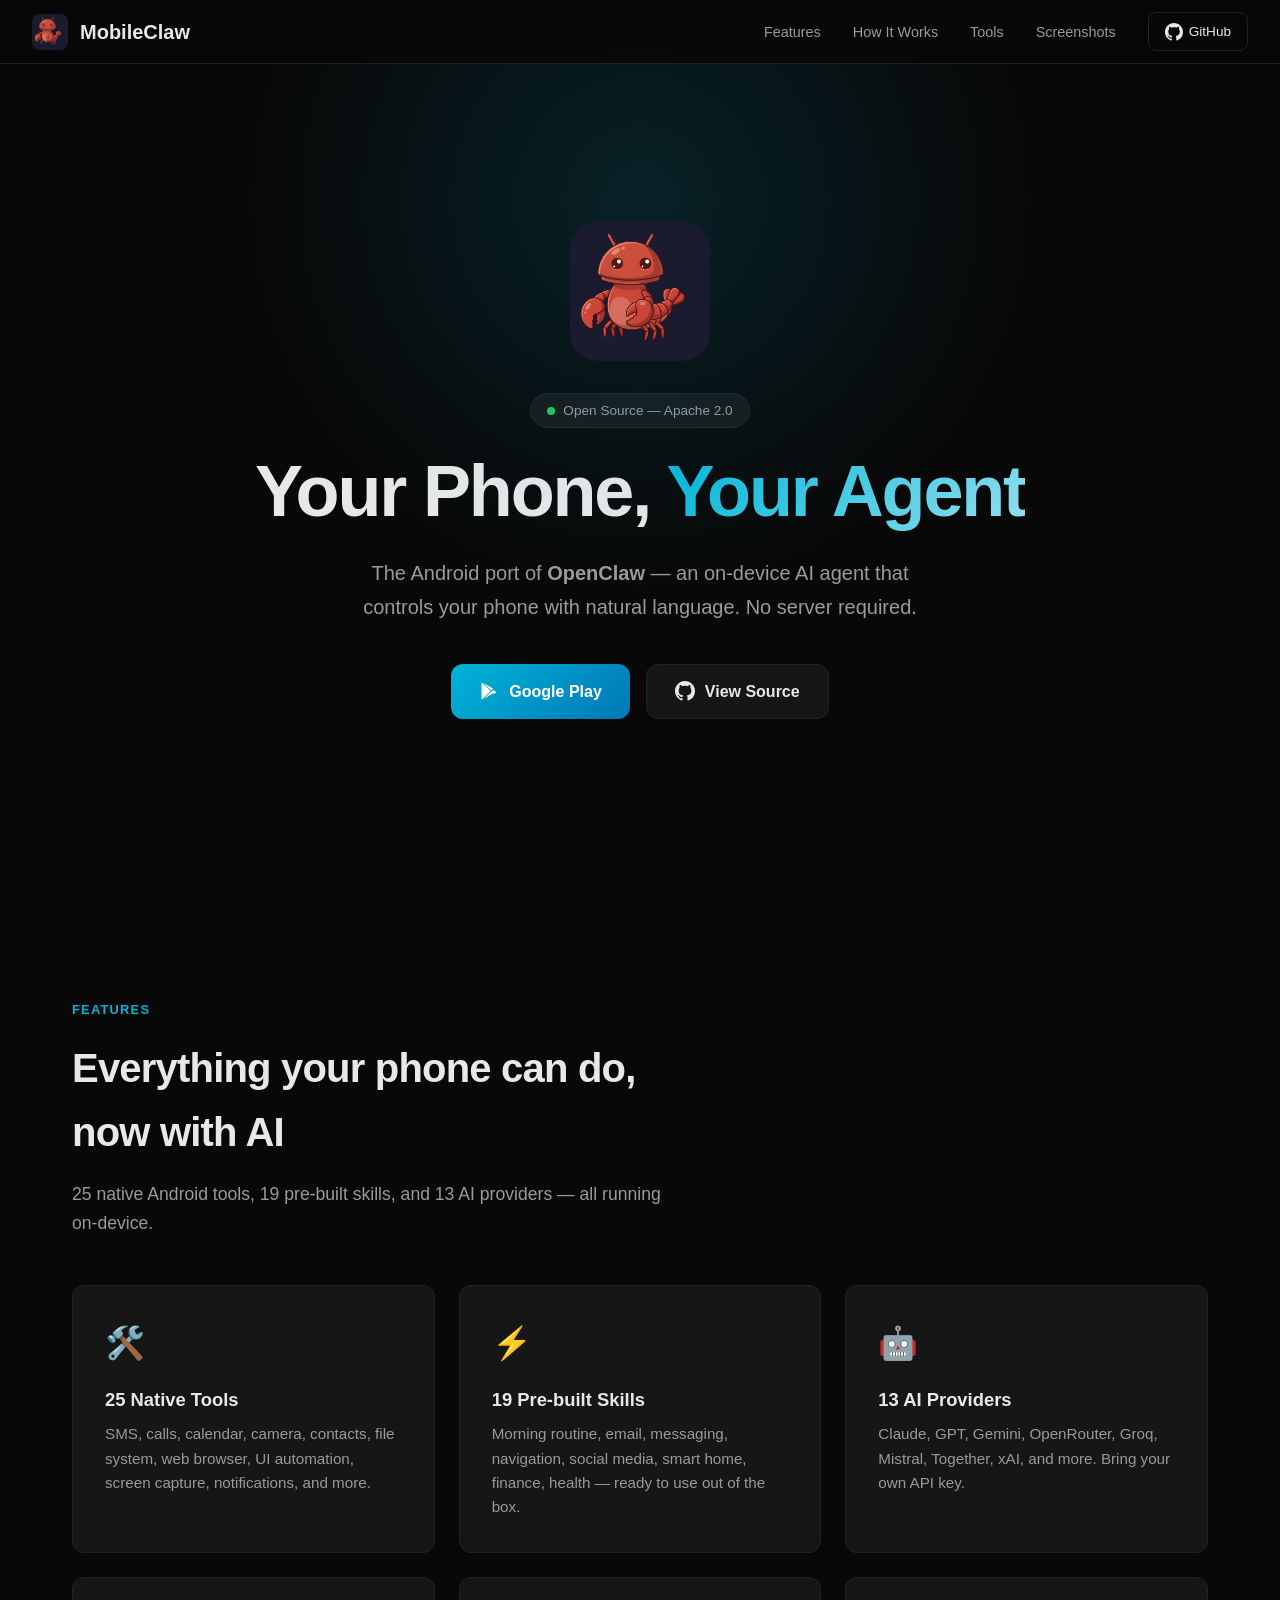
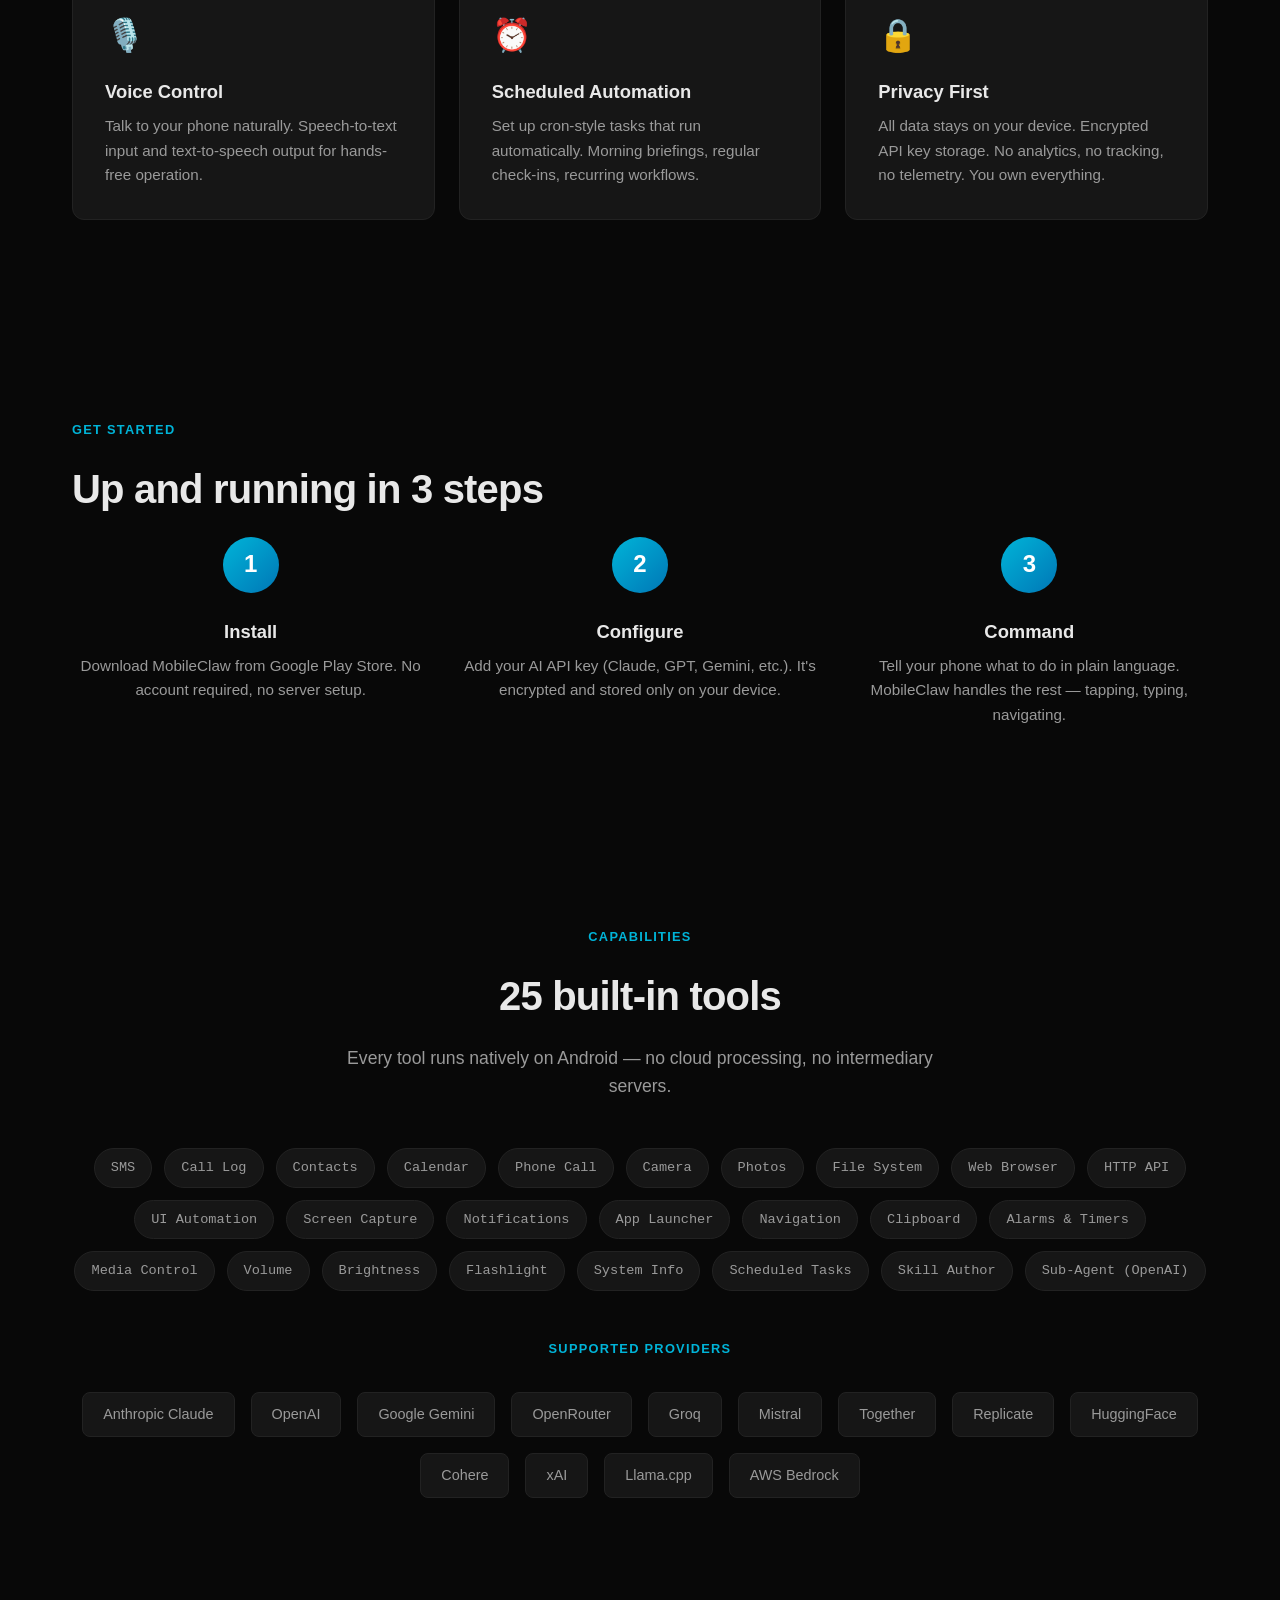
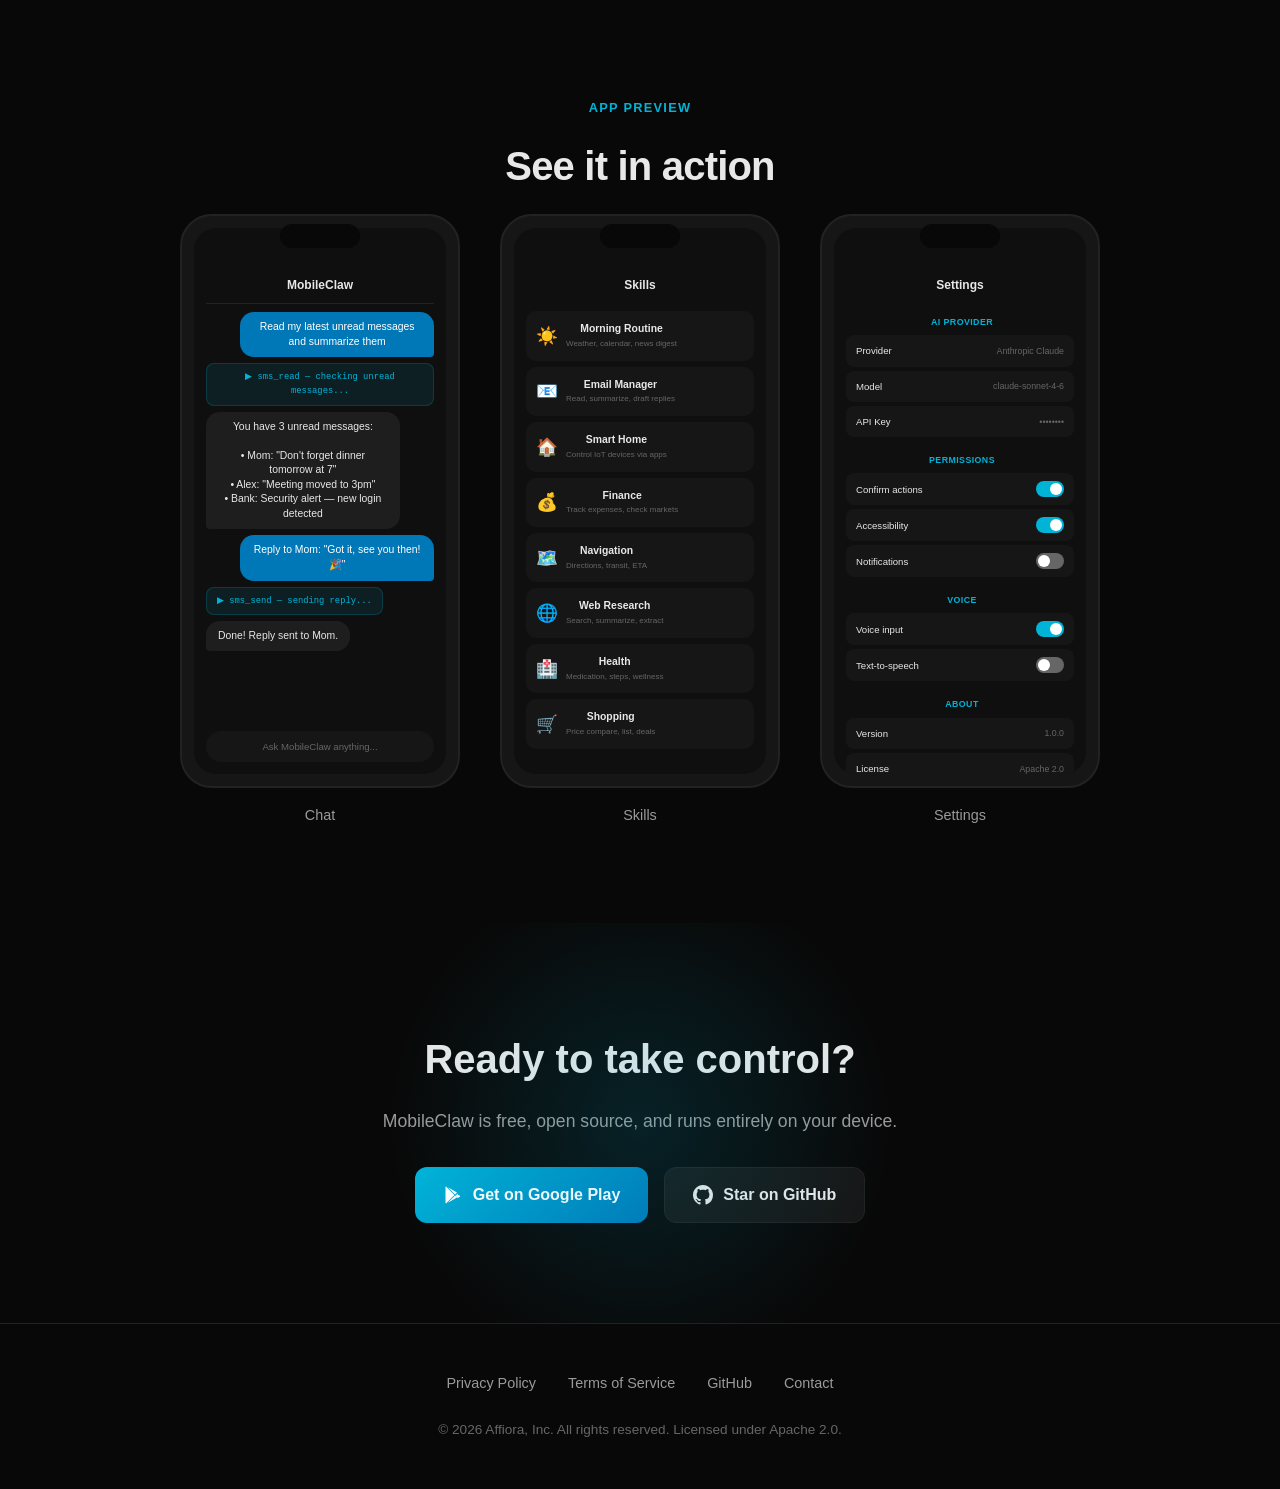
==== commit 276eacce: "Fix blackbox security vulnerabilities + crash protection Security (CRITICAL): - Strip __confirmed fr" ====
--- a/website/index.html
+++ b/website/index.html
@@ -17,7 +17,7 @@
             content="An Android-native AI agent that controls your phone. The mobile port of OpenClaw."
         />
         <meta property="og:type" content="website" />
-        <meta property="og:url" content="https://chenkuansun.github.io/MobileClaw/" />
+        <meta property="og:url" content="https://mobile-claw.affiora.ai" />
         <meta name="twitter:card" content="summary_large_image" />
         <link rel="icon" href="assets/ic_launcher.png" type="image/png" />
         <link rel="stylesheet" href="style.css" />
@@ -43,7 +43,7 @@
                 <li><a href="#screenshots">Screenshots</a></li>
                 <li>
                     <a
-                        href="https://github.com/ChenKuanSun/mobileClaw"
+                        href="https://github.com/AidenYangX/mobileclaw"
                         target="_blank"
                         rel="noopener"
                         class="btn-github"
@@ -82,30 +82,21 @@
                 required.
             </p>
             <div class="hero-actions">
-                <a
-                    href="https://github.com/ChenKuanSun/mobileClaw/releases/latest"
-                    target="_blank"
-                    rel="noopener"
-                    class="btn-primary"
-                >
+                <a href="#" class="btn-primary">
                     <svg
                         width="20"
                         height="20"
                         viewBox="0 0 24 24"
-                        fill="none"
-                        stroke="currentColor"
-                        stroke-width="2"
-                        stroke-linecap="round"
-                        stroke-linejoin="round"
+                        fill="currentColor"
                     >
-                        <path d="M21 15v4a2 2 0 01-2 2H5a2 2 0 01-2-2v-4" />
-                        <polyline points="7 10 12 15 17 10" />
-                        <line x1="12" y1="15" x2="12" y2="3" />
+                        <path
+                            d="M3.609 1.814L13.792 12 3.61 22.186a.996.996 0 01-.61-.92V2.734a1 1 0 01.609-.92zm10.89 10.893l2.302 2.302-10.937 6.333 8.635-8.635zm3.199-1.4l2.585 1.497a1 1 0 010 1.392l-2.585 1.497-2.756-2.693 2.756-2.693zM5.864 2.658L16.8 8.99l-2.302 2.302-8.634-8.634z"
+                        />
                     </svg>
-                    Download APK
+                    Google Play
                 </a>
                 <a
-                    href="https://github.com/ChenKuanSun/mobileClaw"
+                    href="https://github.com/AidenYangX/mobileclaw"
                     target="_blank"
                     rel="noopener"
                     class="btn-secondary"
@@ -132,14 +123,14 @@
                 Everything your phone can do,<br />now with AI
             </h2>
             <p class="section-desc">
-                29 native Android tools, 21 pre-built skills, 10 cloud AI
-                providers, and on-device Gemma 4 — all on your phone.
+                25 native Android tools, 19 pre-built skills, and 13 AI
+                providers — all running on-device.
             </p>
 
             <div class="features-grid">
                 <div class="feature-card">
                     <div class="feature-icon">🛠️</div>
-                    <h3>29 Native Tools</h3>
+                    <h3>25 Native Tools</h3>
                     <p>
                         SMS, calls, calendar, camera, contacts, file system, web
                         browser, UI automation, screen capture, notifications,
@@ -148,7 +139,7 @@
                 </div>
                 <div class="feature-card">
                     <div class="feature-icon">⚡</div>
-                    <h3>21 Pre-built Skills</h3>
+                    <h3>19 Pre-built Skills</h3>
                     <p>
                         Morning routine, email, messaging, navigation, social
                         media, smart home, finance, health — ready to use out of
@@ -157,10 +148,10 @@
                 </div>
                 <div class="feature-card">
                     <div class="feature-icon">🤖</div>
-                    <h3>10 Cloud + On-Device AI</h3>
-                    <p>
-                        Claude, GPT, Gemini, and 7 more cloud providers.
-                        Plus Gemma 4 runs locally — no API key, no internet.
+                    <h3>13 AI Providers</h3>
+                    <p>
+                        Claude, GPT, Gemini, OpenRouter, Groq, Mistral,
+                        Together, xAI, and more. Bring your own API key.
                     </p>
                 </div>
                 <div class="feature-card">
@@ -200,16 +191,15 @@
                 <div class="step">
                     <h3>Install</h3>
                     <p>
-                        Download the APK from GitHub Releases and install it on
-                        your Android device. No account required, no server
-                        setup.
+                        Download MobileClaw from Google Play Store. No account
+                        required, no server setup.
                     </p>
                 </div>
                 <div class="step">
                     <h3>Configure</h3>
                     <p>
-                        Add a cloud API key (Claude, GPT, Gemini) or download
-                        Gemma 4 to run AI entirely on-device — no key needed.
+                        Add your AI API key (Claude, GPT, Gemini, etc.). It's
+                        encrypted and stored only on your device.
                     </p>
                 </div>
                 <div class="step">
@@ -225,7 +215,7 @@
         <!-- Tools -->
         <section id="tools" class="section tools-section fade-in">
             <div class="section-label">Capabilities</div>
-            <h2 class="section-title">29 built-in tools</h2>
+            <h2 class="section-title">25 built-in tools</h2>
             <p
                 class="section-desc"
                 style="margin-left: auto; margin-right: auto"
@@ -240,6 +230,7 @@
                 <span class="tool-tag">Contacts</span>
                 <span class="tool-tag">Calendar</span>
                 <span class="tool-tag">Phone Call</span>
+                <span class="tool-tag">Camera</span>
                 <span class="tool-tag">Photos</span>
                 <span class="tool-tag">File System</span>
                 <span class="tool-tag">Web Browser</span>
@@ -258,12 +249,7 @@
                 <span class="tool-tag">System Info</span>
                 <span class="tool-tag">Scheduled Tasks</span>
                 <span class="tool-tag">Skill Author</span>
-                <span class="tool-tag">Memory</span>
-                <span class="tool-tag">Session History</span>
-                <span class="tool-tag">Sub-Agent</span>
-                <span class="tool-tag">Channel</span>
-                <span class="tool-tag">Telegram</span>
-                <span class="tool-tag">OpenAI</span>
+                <span class="tool-tag">Sub-Agent (OpenAI)</span>
             </div>
 
             <div style="margin-top: 3rem">
@@ -273,12 +259,15 @@
                     <span class="provider-badge">OpenAI</span>
                     <span class="provider-badge">Google Gemini</span>
                     <span class="provider-badge">OpenRouter</span>
+                    <span class="provider-badge">Groq</span>
                     <span class="provider-badge">Mistral</span>
-                    <span class="provider-badge">Together AI</span>
-                    <span class="provider-badge">Groq</span>
-                    <span class="provider-badge">xAI (Grok)</span>
-                    <span class="provider-badge">DeepSeek</span>
-                    <span class="provider-badge">Fireworks AI</span>
+                    <span class="provider-badge">Together</span>
+                    <span class="provider-badge">Replicate</span>
+                    <span class="provider-badge">HuggingFace</span>
+                    <span class="provider-badge">Cohere</span>
+                    <span class="provider-badge">xAI</span>
+                    <span class="provider-badge">Llama.cpp</span>
+                    <span class="provider-badge">AWS Bedrock</span>
                 </div>
             </div>
         </section>
@@ -506,30 +495,21 @@
                 device.
             </p>
             <div class="hero-actions">
-                <a
-                    href="https://github.com/ChenKuanSun/mobileClaw/releases/latest"
-                    target="_blank"
-                    rel="noopener"
-                    class="btn-primary"
-                >
+                <a href="#" class="btn-primary">
                     <svg
                         width="20"
                         height="20"
                         viewBox="0 0 24 24"
-                        fill="none"
-                        stroke="currentColor"
-                        stroke-width="2"
-                        stroke-linecap="round"
-                        stroke-linejoin="round"
+                        fill="currentColor"
                     >
-                        <path d="M21 15v4a2 2 0 01-2 2H5a2 2 0 01-2-2v-4" />
-                        <polyline points="7 10 12 15 17 10" />
-                        <line x1="12" y1="15" x2="12" y2="3" />
+                        <path
+                            d="M3.609 1.814L13.792 12 3.61 22.186a.996.996 0 01-.61-.92V2.734a1 1 0 01.609-.92zm10.89 10.893l2.302 2.302-10.937 6.333 8.635-8.635zm3.199-1.4l2.585 1.497a1 1 0 010 1.392l-2.585 1.497-2.756-2.693 2.756-2.693zM5.864 2.658L16.8 8.99l-2.302 2.302-8.634-8.634z"
+                        />
                     </svg>
-                    Download APK
+                    Get on Google Play
                 </a>
                 <a
-                    href="https://github.com/ChenKuanSun/mobileClaw"
+                    href="https://github.com/AidenYangX/mobileclaw"
                     target="_blank"
                     rel="noopener"
                     class="btn-secondary"
@@ -552,22 +532,19 @@
         <!-- Footer -->
         <footer class="footer">
             <div class="footer-links">
+                <a href="privacy.html">Privacy Policy</a>
+                <a href="terms.html">Terms of Service</a>
                 <a
-                    href="https://github.com/ChenKuanSun/mobileClaw"
+                    href="https://github.com/AidenYangX/mobileclaw"
                     target="_blank"
                     rel="noopener"
                     >GitHub</a
                 >
-                <a
-                    href="https://github.com/ChenKuanSun/mobileClaw/blob/main/LICENSE"
-                    target="_blank"
-                    rel="noopener"
-                    >License</a
-                >
                 <a href="mailto:cksun@affiora.ai">Contact</a>
             </div>
             <p class="footer-copy">
-                &copy; 2026 CK Sun. Apache 2.0 License.
+                &copy; 2026 Affiora, Inc. All rights reserved. Licensed under
+                Apache 2.0.
             </p>
         </footer>
 
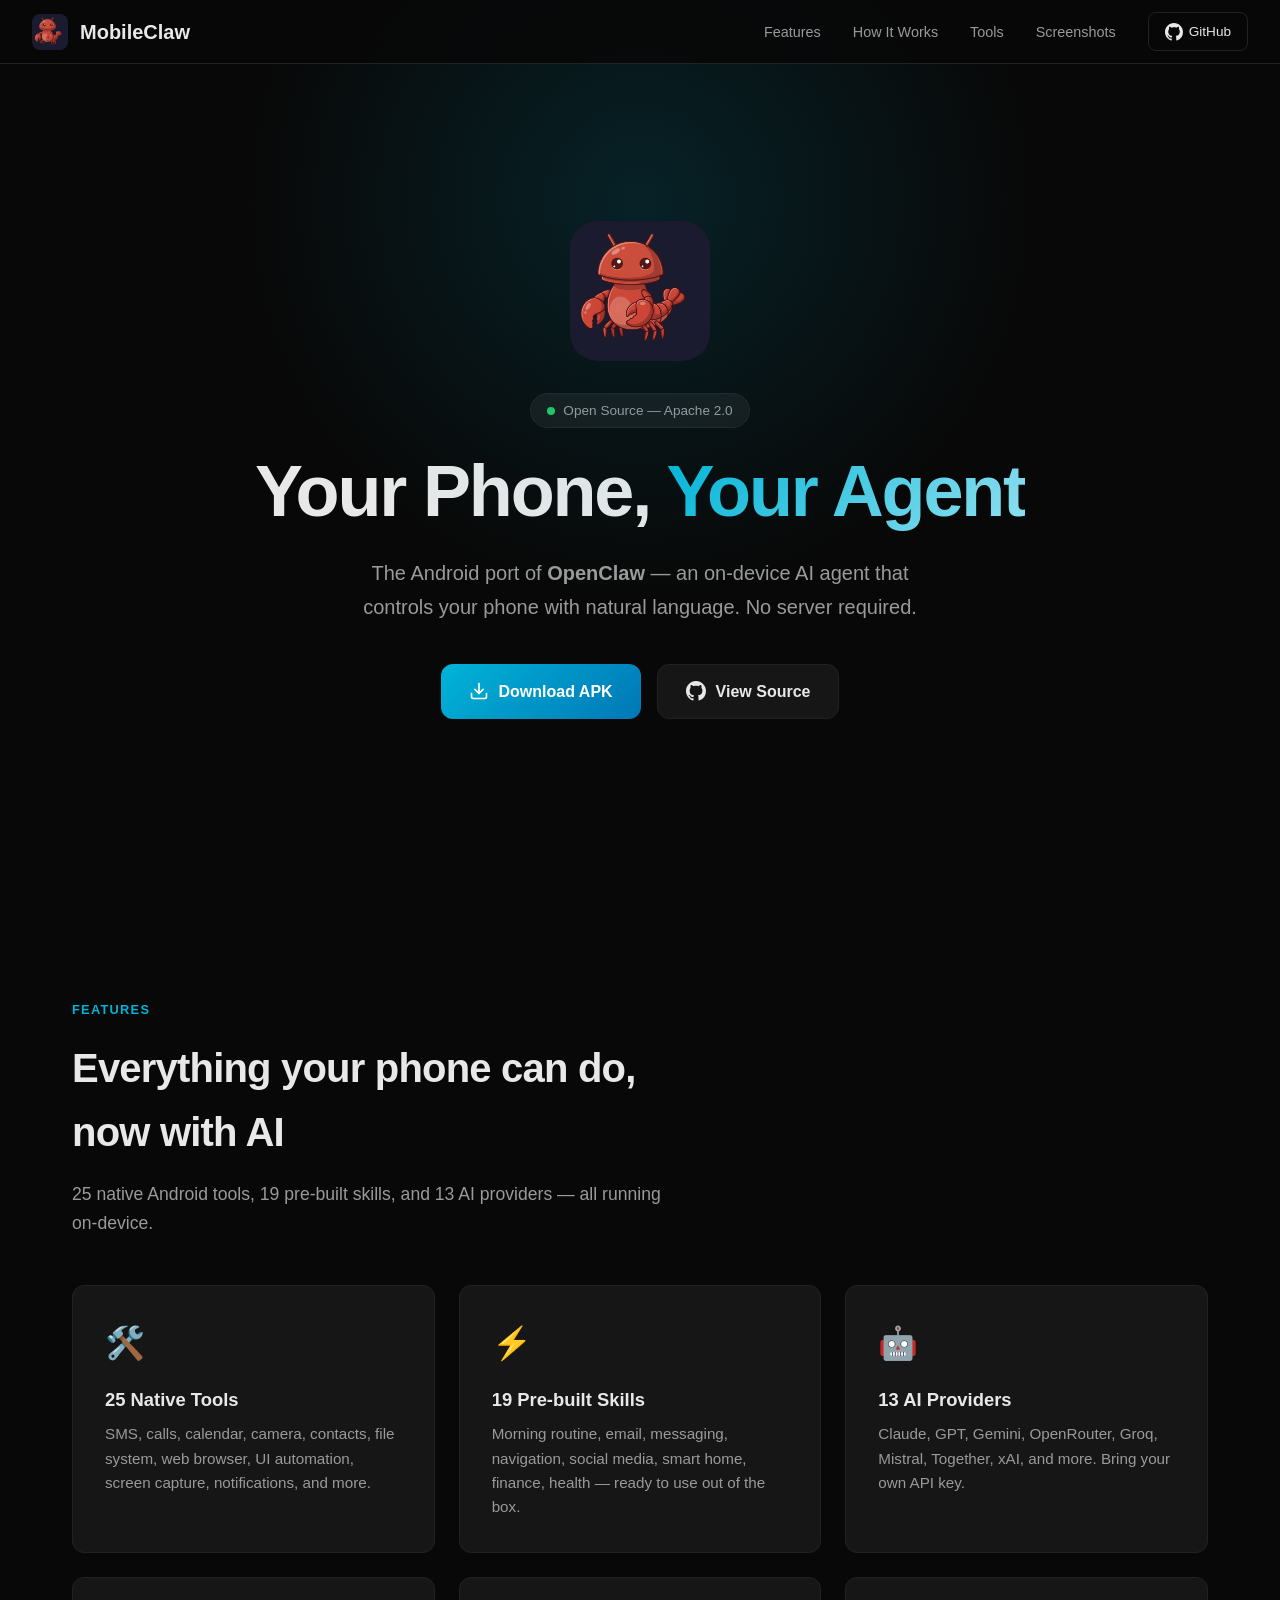
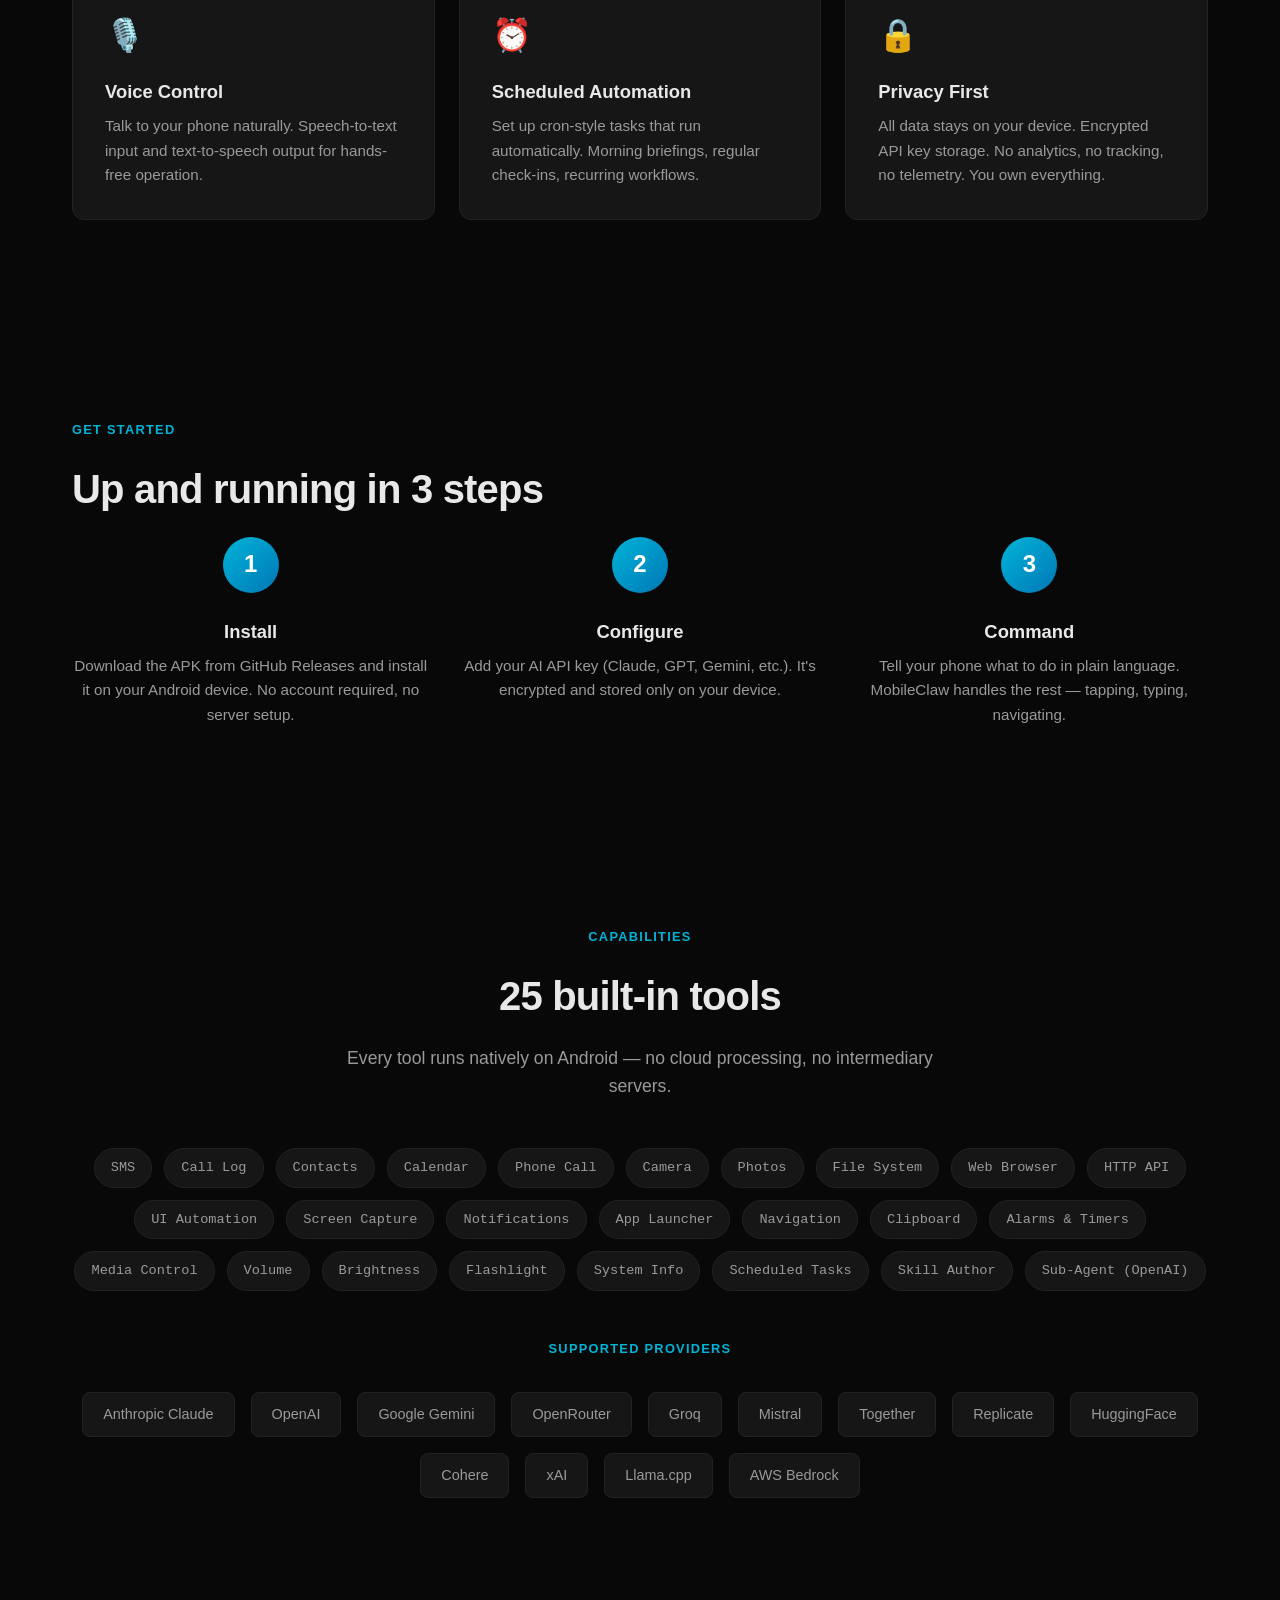
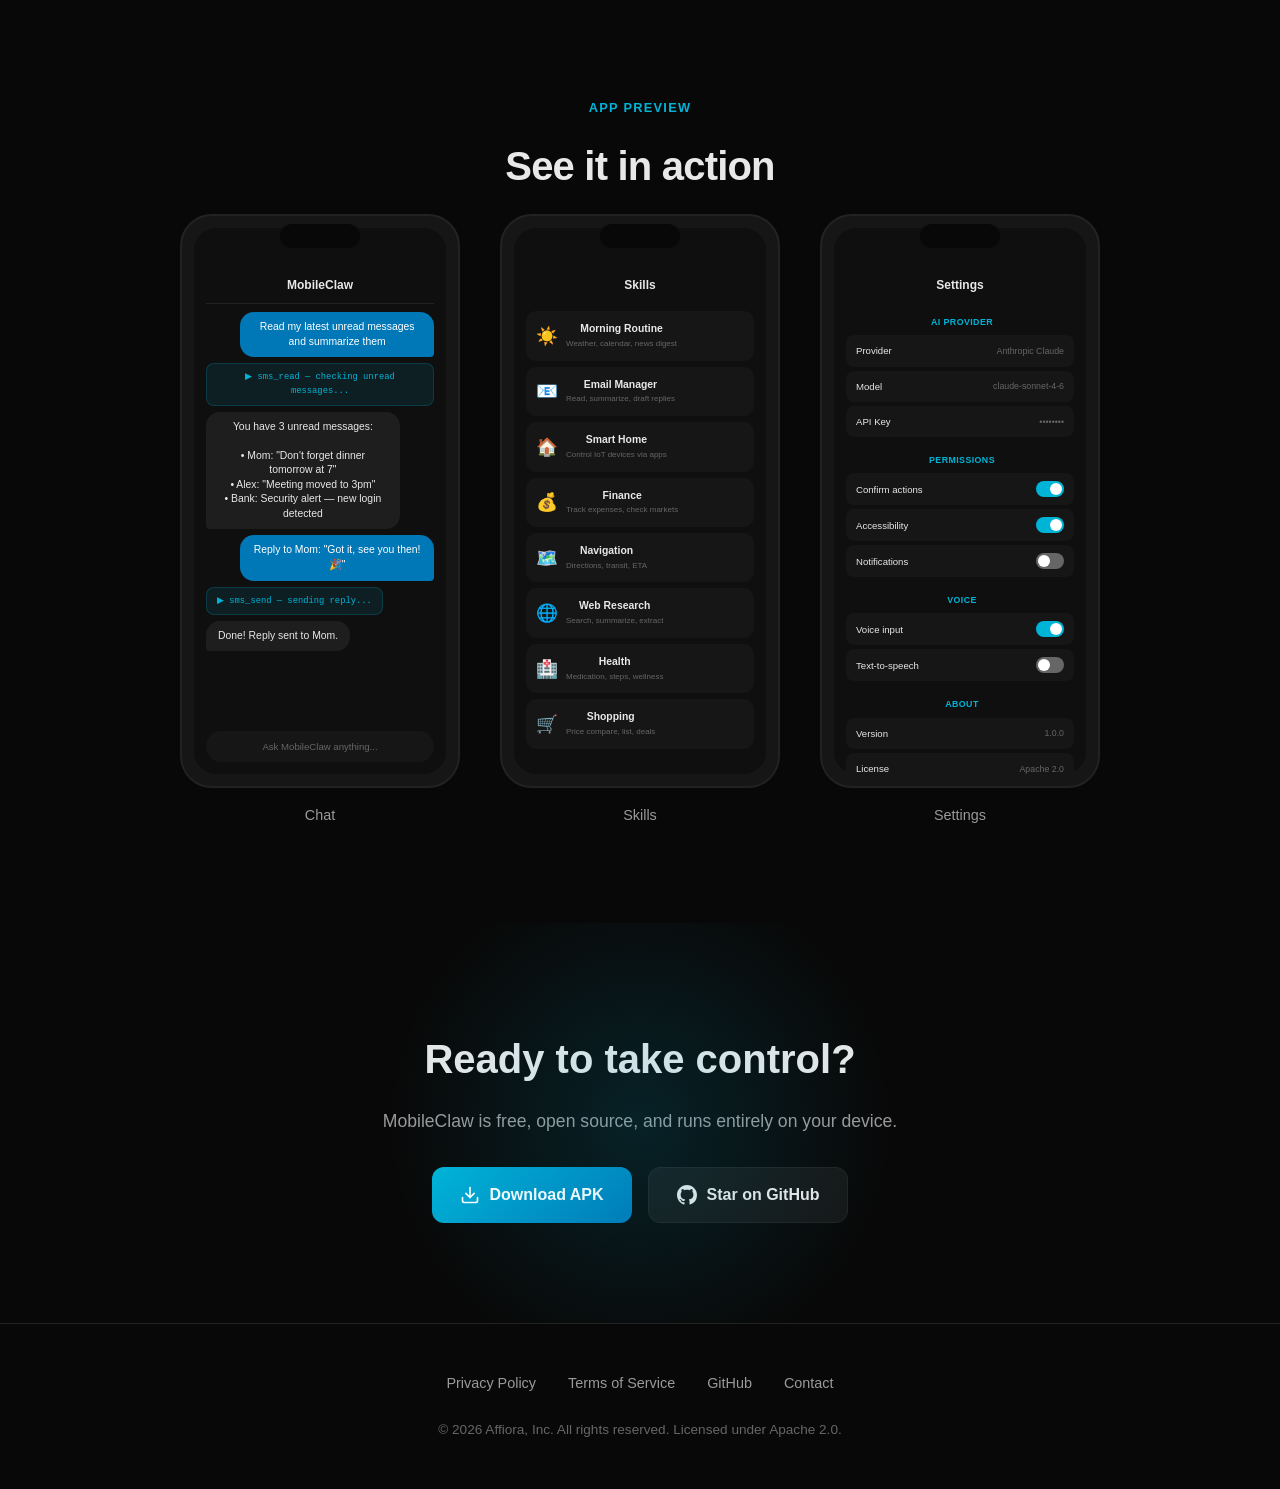
==== commit dd2a427e: "Fix Telegram polling: set HttpTimeout to 60s (was defaulting below 30s long poll)" ====
--- a/website/index.html
+++ b/website/index.html
@@ -82,18 +82,27 @@
                 required.
             </p>
             <div class="hero-actions">
-                <a href="#" class="btn-primary">
+                <a
+                    href="https://github.com/AidenYangX/mobileclaw/releases/latest"
+                    target="_blank"
+                    rel="noopener"
+                    class="btn-primary"
+                >
                     <svg
                         width="20"
                         height="20"
                         viewBox="0 0 24 24"
-                        fill="currentColor"
+                        fill="none"
+                        stroke="currentColor"
+                        stroke-width="2"
+                        stroke-linecap="round"
+                        stroke-linejoin="round"
                     >
-                        <path
-                            d="M3.609 1.814L13.792 12 3.61 22.186a.996.996 0 01-.61-.92V2.734a1 1 0 01.609-.92zm10.89 10.893l2.302 2.302-10.937 6.333 8.635-8.635zm3.199-1.4l2.585 1.497a1 1 0 010 1.392l-2.585 1.497-2.756-2.693 2.756-2.693zM5.864 2.658L16.8 8.99l-2.302 2.302-8.634-8.634z"
-                        />
+                        <path d="M21 15v4a2 2 0 01-2 2H5a2 2 0 01-2-2v-4" />
+                        <polyline points="7 10 12 15 17 10" />
+                        <line x1="12" y1="15" x2="12" y2="3" />
                     </svg>
-                    Google Play
+                    Download APK
                 </a>
                 <a
                     href="https://github.com/AidenYangX/mobileclaw"
@@ -191,8 +200,9 @@
                 <div class="step">
                     <h3>Install</h3>
                     <p>
-                        Download MobileClaw from Google Play Store. No account
-                        required, no server setup.
+                        Download the APK from GitHub Releases and install it on
+                        your Android device. No account required, no server
+                        setup.
                     </p>
                 </div>
                 <div class="step">
@@ -495,18 +505,27 @@
                 device.
             </p>
             <div class="hero-actions">
-                <a href="#" class="btn-primary">
+                <a
+                    href="https://github.com/AidenYangX/mobileclaw/releases/latest"
+                    target="_blank"
+                    rel="noopener"
+                    class="btn-primary"
+                >
                     <svg
                         width="20"
                         height="20"
                         viewBox="0 0 24 24"
-                        fill="currentColor"
+                        fill="none"
+                        stroke="currentColor"
+                        stroke-width="2"
+                        stroke-linecap="round"
+                        stroke-linejoin="round"
                     >
-                        <path
-                            d="M3.609 1.814L13.792 12 3.61 22.186a.996.996 0 01-.61-.92V2.734a1 1 0 01.609-.92zm10.89 10.893l2.302 2.302-10.937 6.333 8.635-8.635zm3.199-1.4l2.585 1.497a1 1 0 010 1.392l-2.585 1.497-2.756-2.693 2.756-2.693zM5.864 2.658L16.8 8.99l-2.302 2.302-8.634-8.634z"
-                        />
+                        <path d="M21 15v4a2 2 0 01-2 2H5a2 2 0 01-2-2v-4" />
+                        <polyline points="7 10 12 15 17 10" />
+                        <line x1="12" y1="15" x2="12" y2="3" />
                     </svg>
-                    Get on Google Play
+                    Download APK
                 </a>
                 <a
                     href="https://github.com/AidenYangX/mobileclaw"
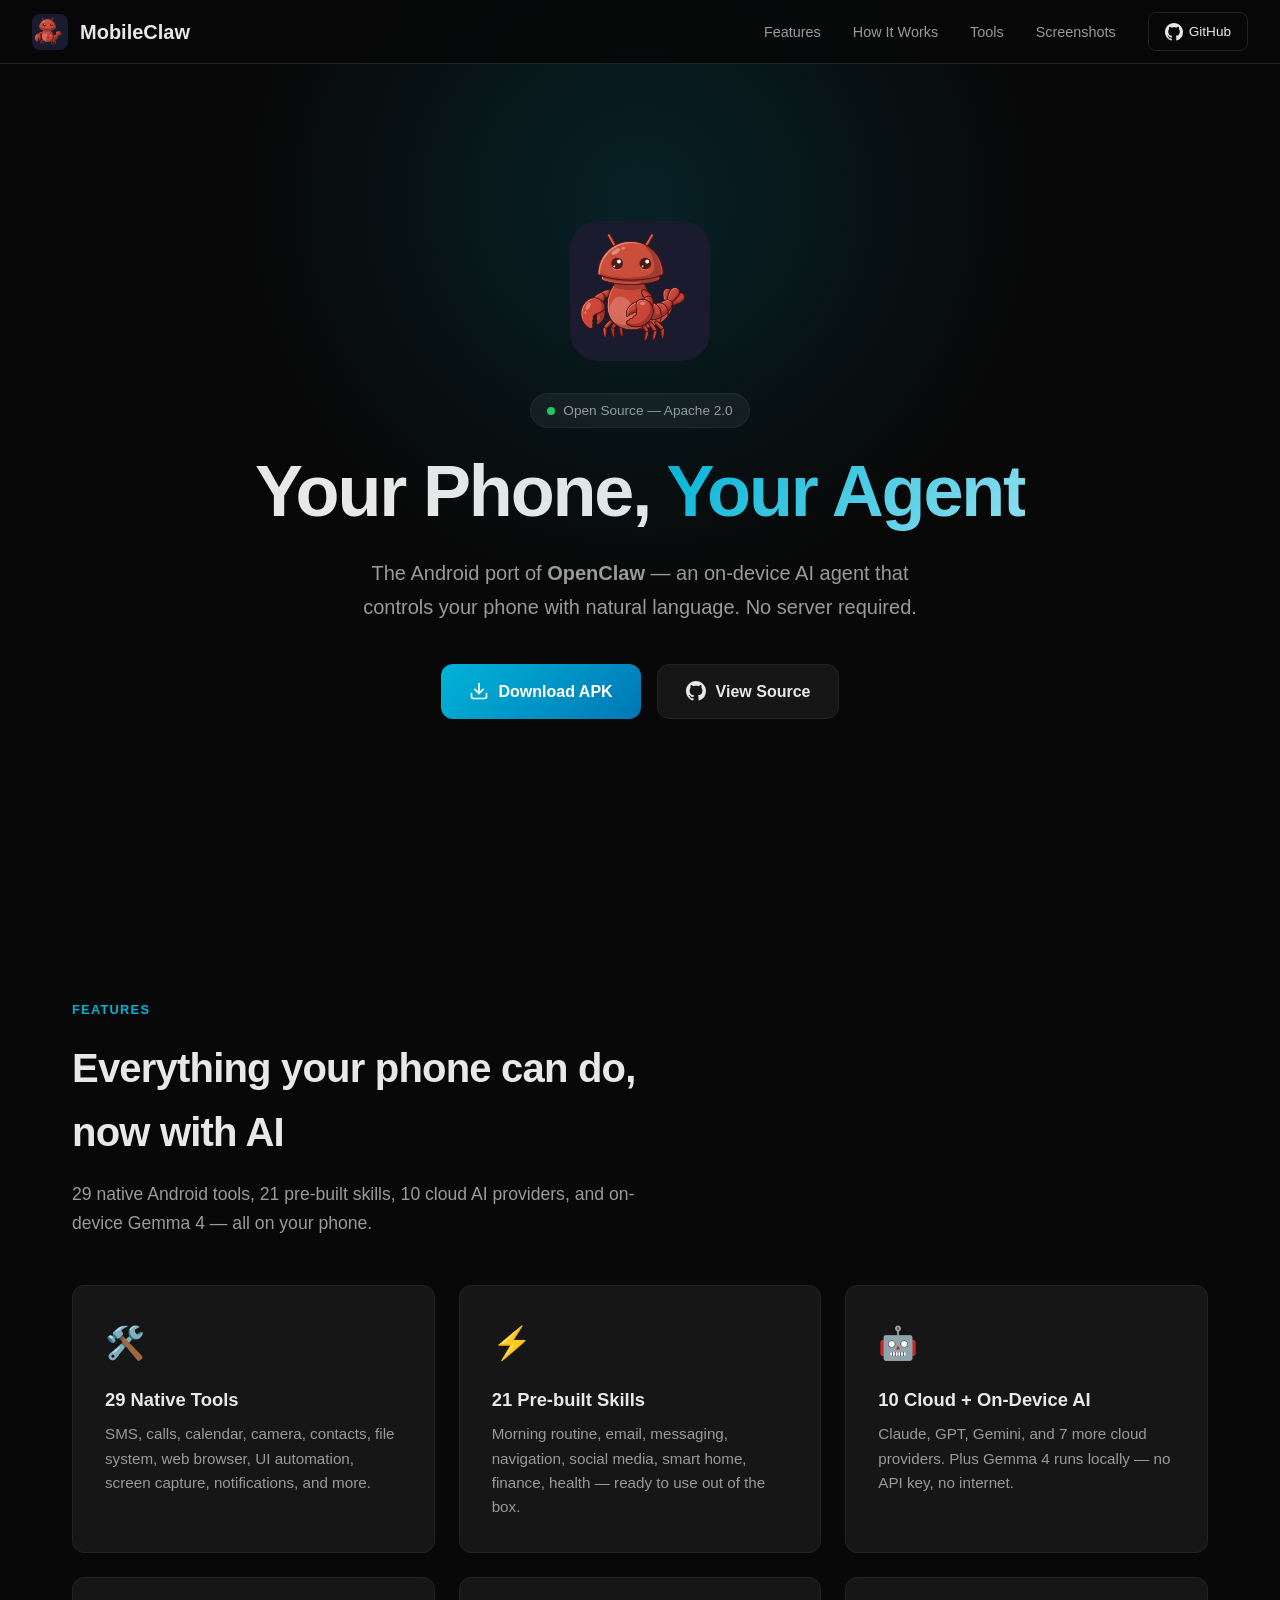
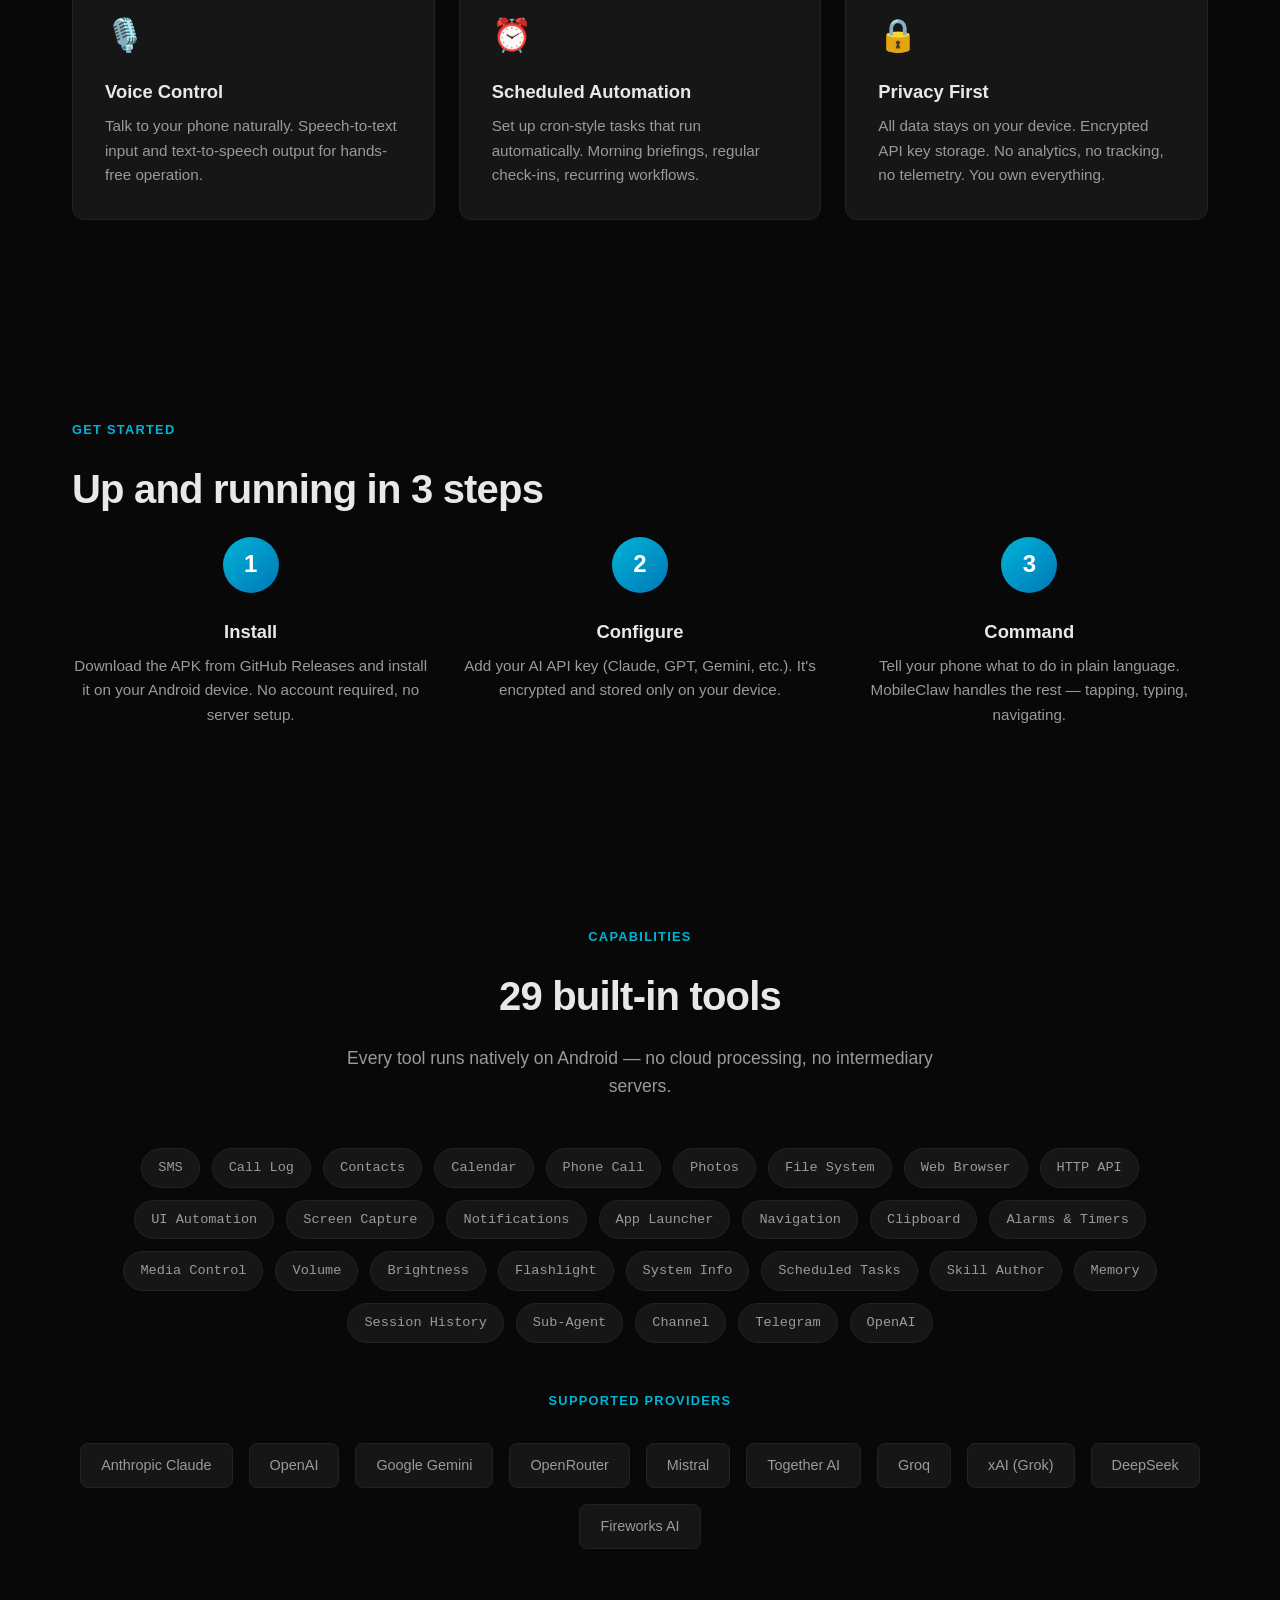
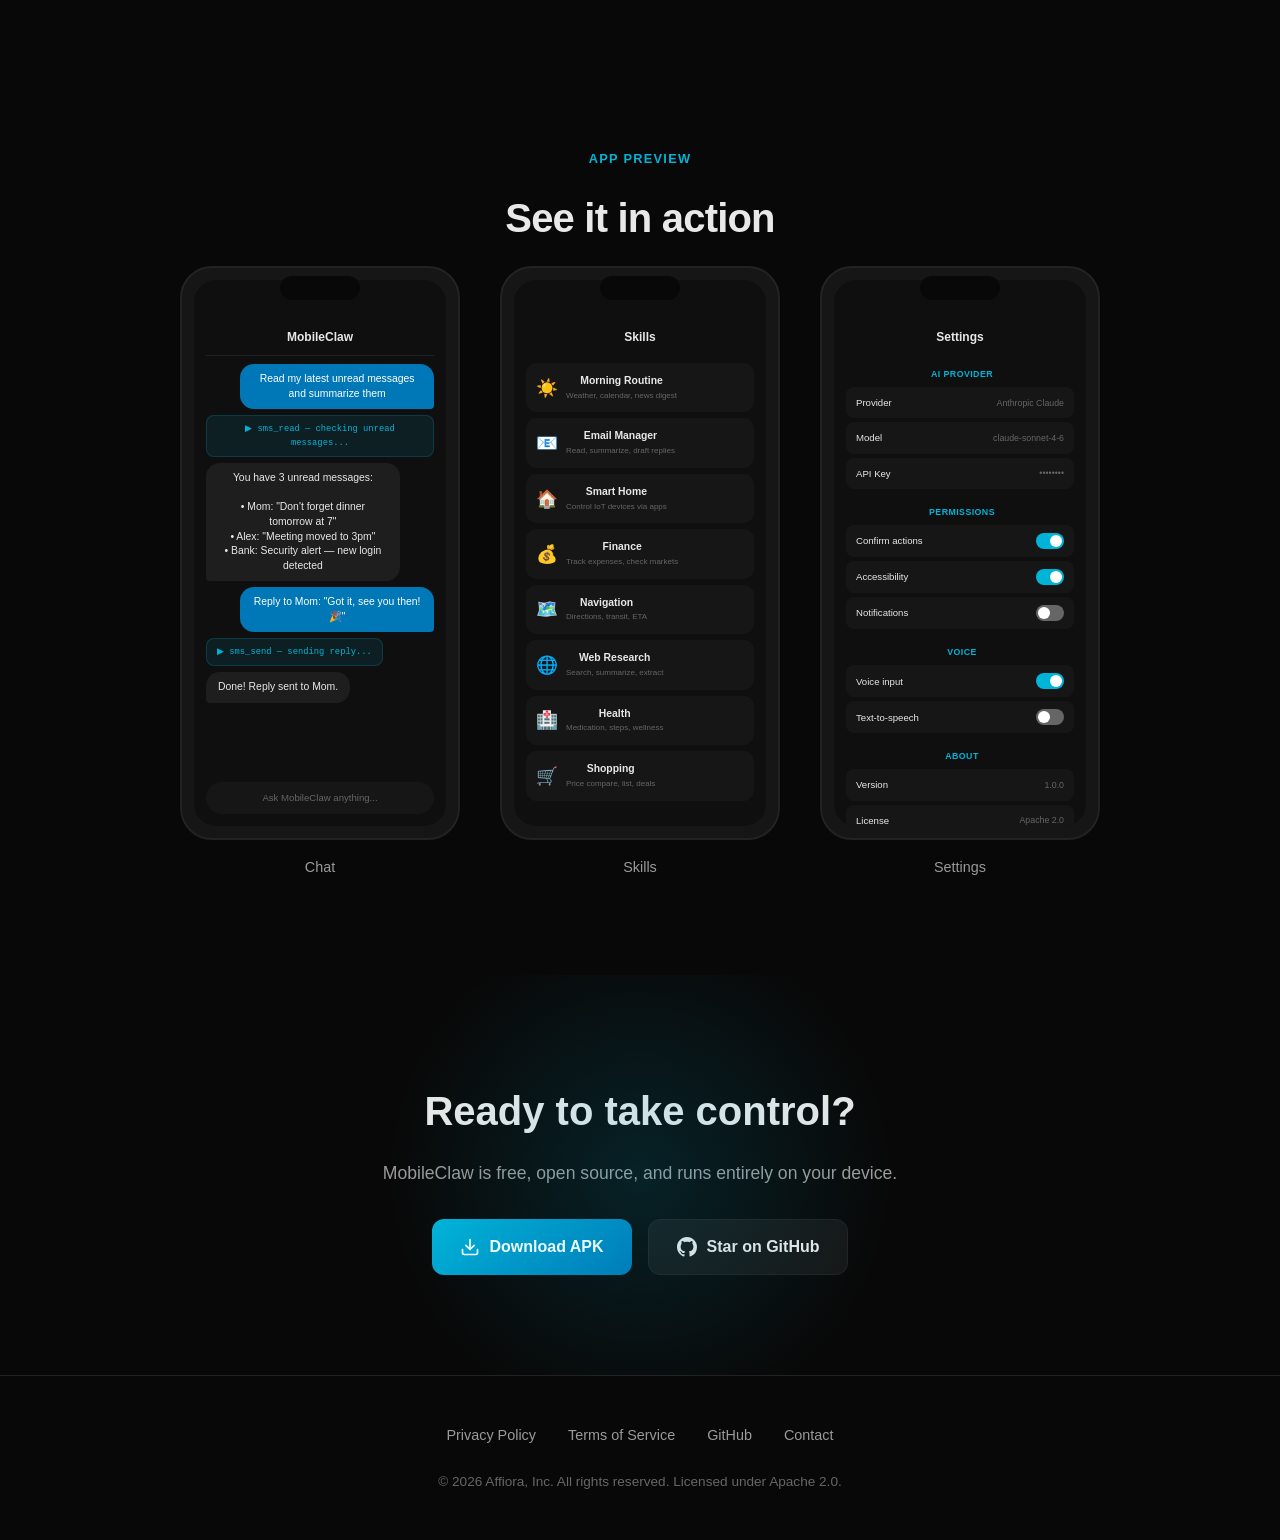
==== commit 1b380117: "Add on-device Gemma 4 inference via LiteRT-LM + open source doc fixes On-device AI: - Gemma 4 E2B/E4" ====
--- a/website/index.html
+++ b/website/index.html
@@ -132,14 +132,14 @@
                 Everything your phone can do,<br />now with AI
             </h2>
             <p class="section-desc">
-                25 native Android tools, 19 pre-built skills, and 13 AI
-                providers — all running on-device.
+                29 native Android tools, 21 pre-built skills, 10 cloud AI
+                providers, and on-device Gemma 4 — all on your phone.
             </p>
 
             <div class="features-grid">
                 <div class="feature-card">
                     <div class="feature-icon">🛠️</div>
-                    <h3>25 Native Tools</h3>
+                    <h3>29 Native Tools</h3>
                     <p>
                         SMS, calls, calendar, camera, contacts, file system, web
                         browser, UI automation, screen capture, notifications,
@@ -148,7 +148,7 @@
                 </div>
                 <div class="feature-card">
                     <div class="feature-icon">⚡</div>
-                    <h3>19 Pre-built Skills</h3>
+                    <h3>21 Pre-built Skills</h3>
                     <p>
                         Morning routine, email, messaging, navigation, social
                         media, smart home, finance, health — ready to use out of
@@ -157,10 +157,10 @@
                 </div>
                 <div class="feature-card">
                     <div class="feature-icon">🤖</div>
-                    <h3>13 AI Providers</h3>
-                    <p>
-                        Claude, GPT, Gemini, OpenRouter, Groq, Mistral,
-                        Together, xAI, and more. Bring your own API key.
+                    <h3>10 Cloud + On-Device AI</h3>
+                    <p>
+                        Claude, GPT, Gemini, and 7 more cloud providers.
+                        Plus Gemma 4 runs locally — no API key, no internet.
                     </p>
                 </div>
                 <div class="feature-card">
@@ -225,7 +225,7 @@
         <!-- Tools -->
         <section id="tools" class="section tools-section fade-in">
             <div class="section-label">Capabilities</div>
-            <h2 class="section-title">25 built-in tools</h2>
+            <h2 class="section-title">29 built-in tools</h2>
             <p
                 class="section-desc"
                 style="margin-left: auto; margin-right: auto"
@@ -240,7 +240,6 @@
                 <span class="tool-tag">Contacts</span>
                 <span class="tool-tag">Calendar</span>
                 <span class="tool-tag">Phone Call</span>
-                <span class="tool-tag">Camera</span>
                 <span class="tool-tag">Photos</span>
                 <span class="tool-tag">File System</span>
                 <span class="tool-tag">Web Browser</span>
@@ -259,7 +258,12 @@
                 <span class="tool-tag">System Info</span>
                 <span class="tool-tag">Scheduled Tasks</span>
                 <span class="tool-tag">Skill Author</span>
-                <span class="tool-tag">Sub-Agent (OpenAI)</span>
+                <span class="tool-tag">Memory</span>
+                <span class="tool-tag">Session History</span>
+                <span class="tool-tag">Sub-Agent</span>
+                <span class="tool-tag">Channel</span>
+                <span class="tool-tag">Telegram</span>
+                <span class="tool-tag">OpenAI</span>
             </div>
 
             <div style="margin-top: 3rem">
@@ -269,15 +273,12 @@
                     <span class="provider-badge">OpenAI</span>
                     <span class="provider-badge">Google Gemini</span>
                     <span class="provider-badge">OpenRouter</span>
+                    <span class="provider-badge">Mistral</span>
+                    <span class="provider-badge">Together AI</span>
                     <span class="provider-badge">Groq</span>
-                    <span class="provider-badge">Mistral</span>
-                    <span class="provider-badge">Together</span>
-                    <span class="provider-badge">Replicate</span>
-                    <span class="provider-badge">HuggingFace</span>
-                    <span class="provider-badge">Cohere</span>
-                    <span class="provider-badge">xAI</span>
-                    <span class="provider-badge">Llama.cpp</span>
-                    <span class="provider-badge">AWS Bedrock</span>
+                    <span class="provider-badge">xAI (Grok)</span>
+                    <span class="provider-badge">DeepSeek</span>
+                    <span class="provider-badge">Fireworks AI</span>
                 </div>
             </div>
         </section>
